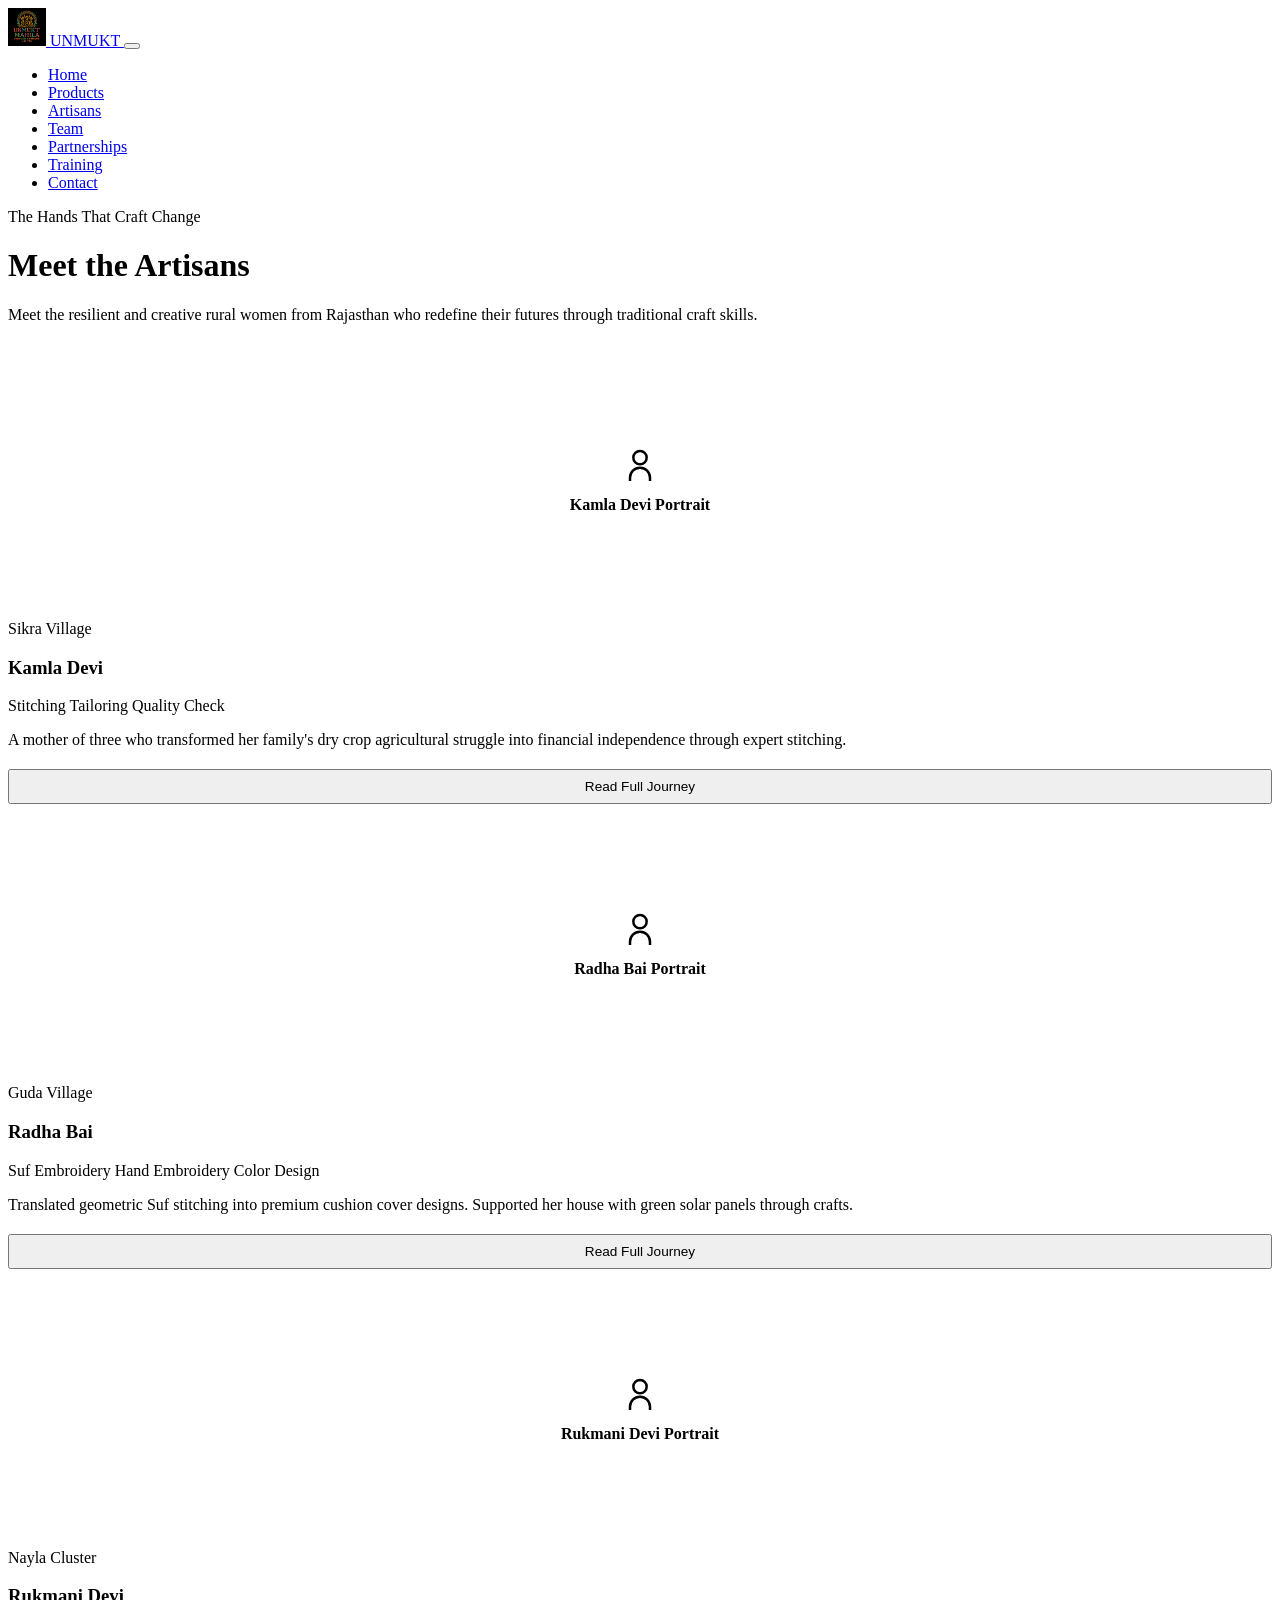
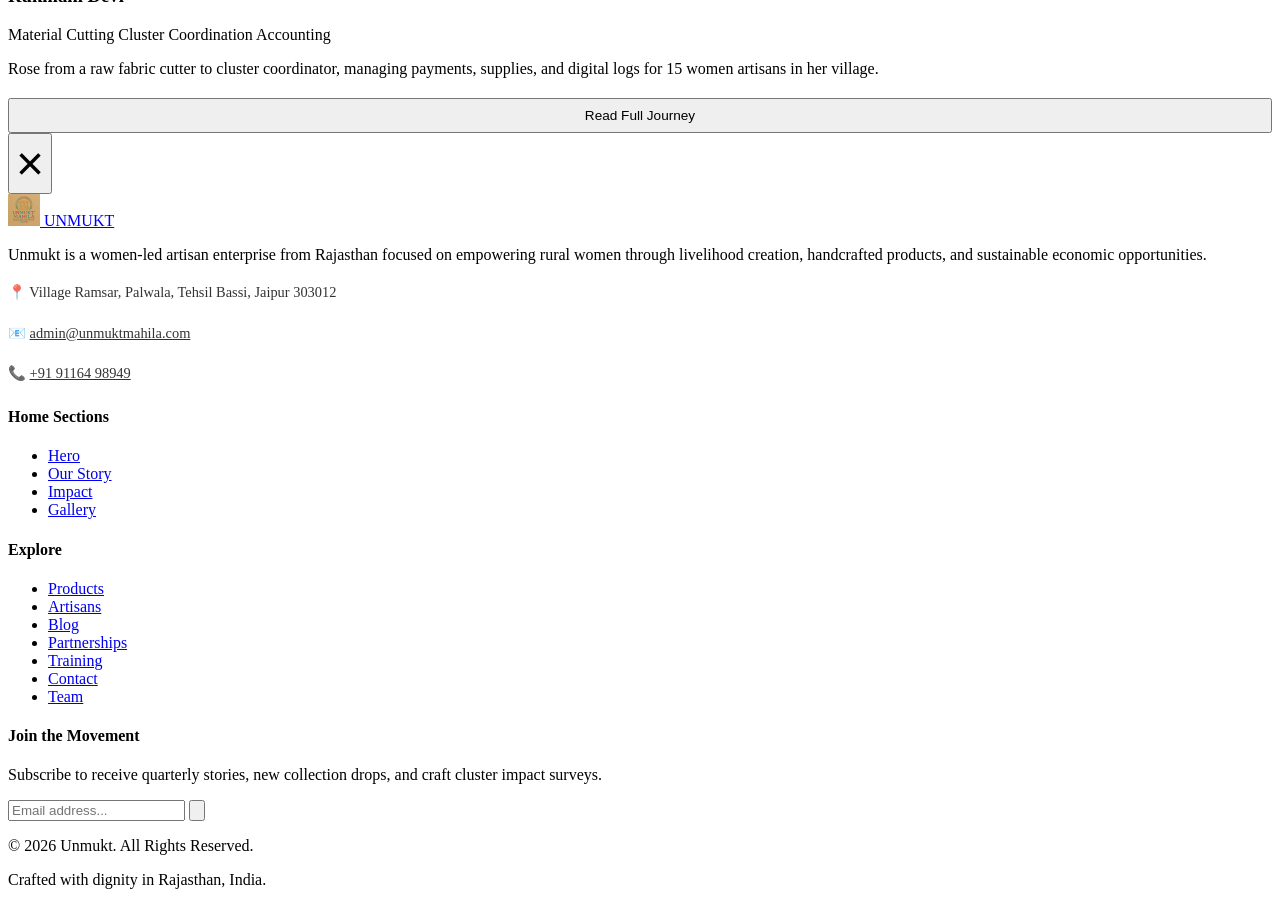
==== artisans.html @ 0c192f9d "Add files via upload" ====
<!DOCTYPE html>
<html lang="en">
<head>
  <meta charset="UTF-8">
  <meta name="viewport" content="width=device-width, initial-scale=1.0">
  <title>Meet Our Artisans | UNMUKT</title>
  <meta name="description" content="Discover the talented rural women artisans of Rajasthan who handcraft Unmukt's products. Read their inspiring stories of empowerment and craftsmanship.">
  <link rel="stylesheet" href="style.css">
</head>
<body>

  <!-- STICKY NAVBAR -->
  <header class="navbar" id="navbar" role="banner">
    <div class="container nav-container">
      <a href="index.html" class="logo" aria-label="UNMUKT Home Page">
        <img src="assets/logo/Unmukt_Logo-removebg-preview.png" alt="UNMUKT Logo" style="height: 38px; width: auto; object-fit: contain;">
        UNMUKT
      </a>
      <button class="hamburger" id="hamburger-menu" aria-label="Toggle Navigation Menu" aria-expanded="false" aria-controls="nav-menu">
        <span></span><span></span><span></span>
      </button>
     <nav role="navigation">
        <ul class="nav-menu" id="nav-menu">
          <li><a href="index.html" class="nav-link active">Home</a></li>
          <li><a href="products.html" class="nav-link">Products</a></li>
          <li><a href="artisans.html" class="nav-link">Artisans</a></li>
          <li><a href="team.html" class="nav-link">Team</a></li>
          <!-- <li><a href="blog.html" class="nav-link">Blog</a></li> -->
          <li><a href="partnerships.html" class="nav-link">Partnerships</a></li>
          <li><a href="training.html" class="nav-link">Training</a></li>
           <li><a href="contact.html" class="nav-link">Contact</a></li>
        </ul>
      </nav>
    </div>
  </header>

  <!-- PAGE HERO BANNER -->
  <div class="page-hero">
    <div class="container">
      <span class="sub">The Hands That Craft Change</span>
      <h1>Meet the Artisans</h1>
      <p>Meet the resilient and creative rural women from Rajasthan who redefine their futures through traditional craft skills.</p>
    </div>
  </div>

  <!-- ARTISANS GRID SECTION -->
  <section class="section bg-beige-light" id="artisans-section" aria-label="Artisan Profiles">
    <div class="container">
      <!-- <div class="section-header reveal">
        <span class="sub">Crafts &amp; Community</span>
        <h2>Meet the Artisans</h2>
        <p>Every purchase directly provides sustainable, dignified income to these artisans, empowering their families and communities.</p>
      </div> -->

      <div class="artisans-grid reveal" style="transition-delay: 0.15s;">
        <!-- Artisan 1 -->
        <article class="artisan-card">
          <img src="images/impact/kamla-devi.jpg" alt="Kamla Devi — artisan from Sikra Village" class="artisan-img" style="width:100%; height:280px; object-fit:cover;" onerror="this.style.display='none'; this.nextElementSibling.style.display='flex';">
          <div class="img-placeholder" style="display:none; height:280px; background-color: var(--color-placeholder-bg); display: flex; flex-direction: column; justify-content: center; align-items: center; color: var(--color-placeholder-text);">
            <svg viewBox="0 0 24 24" fill="none" stroke="currentColor" stroke-width="1.5" style="width:40px; height:40px;"><circle cx="12" cy="7" r="4"/><path d="M6 21v-2a6 6 0 0 1 12 0v2"/></svg>
            <span style="margin-top:10px; font-weight:600;">Kamla Devi Portrait</span>
          </div>
          <div class="artisan-info">
            <span class="artisan-village">Sikra Village</span>
            <h3>Kamla Devi</h3>
            <div class="artisan-skills">
              <span class="skill-tag">Stitching</span>
              <span class="skill-tag">Tailoring</span>
              <span class="skill-tag">Quality Check</span>
            </div>
            <p class="artisan-story" style="margin-bottom: 20px;">A mother of three who transformed her family's dry crop agricultural struggle into financial independence through expert stitching.</p>
            <button class="btn btn-secondary btn-read-story" data-artisan="kamla" style="padding: 8px 18px; font-size: 0.85rem; width: 100%;" aria-label="Read Kamla Devi's story">Read Full Journey</button>
          </div>
        </article>

        <!-- Artisan 2 -->
        <article class="artisan-card">
          <img src="images/impact/radha-bai.jpg" alt="Radha Bai — artisan from Guda Village" class="artisan-img" style="width:100%; height:280px; object-fit:cover;" onerror="this.style.display='none'; this.nextElementSibling.style.display='flex';">
          <div class="img-placeholder" style="display:none; height:280px; background-color: var(--color-placeholder-bg); display: flex; flex-direction: column; justify-content: center; align-items: center; color: var(--color-placeholder-text);">
            <svg viewBox="0 0 24 24" fill="none" stroke="currentColor" stroke-width="1.5" style="width:40px; height:40px;"><circle cx="12" cy="7" r="4"/><path d="M6 21v-2a6 6 0 0 1 12 0v2"/></svg>
            <span style="margin-top:10px; font-weight:600;">Radha Bai Portrait</span>
          </div>
          <div class="artisan-info">
            <span class="artisan-village">Guda Village</span>
            <h3>Radha Bai</h3>
            <div class="artisan-skills">
              <span class="skill-tag">Suf Embroidery</span>
              <span class="skill-tag">Hand Embroidery</span>
              <span class="skill-tag">Color Design</span>
            </div>
            <p class="artisan-story" style="margin-bottom: 20px;">Translated geometric Suf stitching into premium cushion cover designs. Supported her house with green solar panels through crafts.</p>
            <button class="btn btn-secondary btn-read-story" data-artisan="radha" style="padding: 8px 18px; font-size: 0.85rem; width: 100%;" aria-label="Read Radha Bai's story">Read Full Journey</button>
          </div>
        </article>

        <!-- Artisan 3 -->
        <article class="artisan-card">
          <img src="images/impact/rukmani-devi.jpg" alt="Rukmani Devi — artisan from Nayla Cluster" class="artisan-img" style="width:100%; height:280px; object-fit:cover;" onerror="this.style.display='none'; this.nextElementSibling.style.display='flex';">
          <div class="img-placeholder" style="display:none; height:280px; background-color: var(--color-placeholder-bg); display: flex; flex-direction: column; justify-content: center; align-items: center; color: var(--color-placeholder-text);">
            <svg viewBox="0 0 24 24" fill="none" stroke="currentColor" stroke-width="1.5" style="width:40px; height:40px;"><circle cx="12" cy="7" r="4"/><path d="M6 21v-2a6 6 0 0 1 12 0v2"/></svg>
            <span style="margin-top:10px; font-weight:600;">Rukmani Devi Portrait</span>
          </div>
          <div class="artisan-info">
            <span class="artisan-village">Nayla Cluster</span>
            <h3>Rukmani Devi</h3>
            <div class="artisan-skills">
              <span class="skill-tag">Material Cutting</span>
              <span class="skill-tag">Cluster Coordination</span>
              <span class="skill-tag">Accounting</span>
            </div>
            <p class="artisan-story" style="margin-bottom: 20px;">Rose from a raw fabric cutter to cluster coordinator, managing payments, supplies, and digital logs for 15 women artisans in her village.</p>
            <button class="btn btn-secondary btn-read-story" data-artisan="rukmani" style="padding: 8px 18px; font-size: 0.85rem; width: 100%;" aria-label="Read Rukmani Devi's story">Read Full Journey</button>
          </div>
        </article>
      </div>
    </div>
  </section>

  <!-- Lightbox Modal (For showing read-more dialogs) -->
  <div class="lightbox" id="lightbox" role="dialog" aria-modal="true" aria-label="Expanded artisan story view">
    <button class="lightbox-close" id="lightboxClose" aria-label="Close modal" style="color:var(--color-white); font-size:3rem; cursor:pointer;">&times;</button>
    <div class="lightbox-content">
      <div class="lightbox-image" id="lightboxImage"></div>
      <p class="lightbox-caption" id="lightboxCaption" style="display:none;"></p>
    </div>
  </div>

  <!-- Toast alert placement -->
  <div class="toast-container" id="toastContainer" aria-live="polite"></div>

  <!-- FOOTER -->
  <footer class="footer" role="contentinfo">
    <div class="container">
      <div class="footer-grid">
        <div class="footer-brand">
            <a href="index.html" class="logo">
            <img src="assets/logo/Unmukt Logo.png" alt="UNMUKT Logo" style="height: 32px; width: auto; object-fit: contain;">
            UNMUKT
          </a>
          <p>Unmukt is a women-led artisan enterprise from Rajasthan focused on empowering rural women through livelihood creation, handcrafted products, and sustainable economic opportunities.</p>
          <div style="margin-top: 15px; font-size: 0.9rem; line-height: 1.8; opacity: 0.8;">
            <p style="margin-bottom: 5px;">📍 Village Ramsar, Palwala, Tehsil Bassi, Jaipur 303012</p>
            <p style="margin-bottom: 5px;">📧 <a href="mailto:admin@unmuktmahila.com" style="color: var(--color-terracotta-light);">admin@unmuktmahila.com</a></p>
            <p style="margin-bottom: 0;">📞 <a href="tel:+919116498949" style="color: var(--color-terracotta-light);">+91 91164 98949</a></p>
          </div>
        </div>
        <div class="footer-links">
          <h4>Home Sections</h4>
          <ul>
            <li><a href="index.html#home">Hero</a></li>
            <li><a href="index.html#story">Our Story</a></li>
            <li><a href="index.html#impact">Impact</a></li>
            <li><a href="index.html#gallery">Gallery</a></li>
          </ul>
        </div>
        <div class="footer-links">
          <h4>Explore</h4>
          <ul>
            <li><a href="products.html">Products</a></li>
            <li><a href="artisans.html">Artisans</a></li>
            <li><a href="blog.html">Blog</a></li>
            <li><a href="partnerships.html">Partnerships</a></li>
            <li><a href="training.html">Training</a></li>
            <li><a href="contact.html">Contact</a></li>
            <li><a href="team.html">Team</a></li>
          </ul>
        </div>
        <div class="footer-newsletter">
          <h4>Join the Movement</h4>
          <p>Subscribe to receive quarterly stories, new collection drops, and craft cluster impact surveys.</p>
          <form class="footer-form" id="newsletterForm" onsubmit="event.preventDefault(); alert('Newsletter subscribed successfully!'); this.reset();">
            <input type="email" placeholder="Email address..." aria-label="Newsletter email address" required>
            <button type="submit" aria-label="Subscribe to newsletter">
              <svg viewBox="0 0 24 24" fill="none" stroke="currentColor" stroke-width="2"><line x1="22" y1="2" x2="11" y2="13"/><polygon points="22 2 15 22 11 13 2 9 22 2"/></svg>
            </button>
          </form>
        </div>
      </div>
      <div class="footer-bottom">
        <p>&copy; 2026 Unmukt. All Rights Reserved.</p>
        <p>Crafted with dignity in Rajasthan, India.</p>
      </div>
    </div>
  </footer>

  <script src="script.js"></script>
</body>
</html>
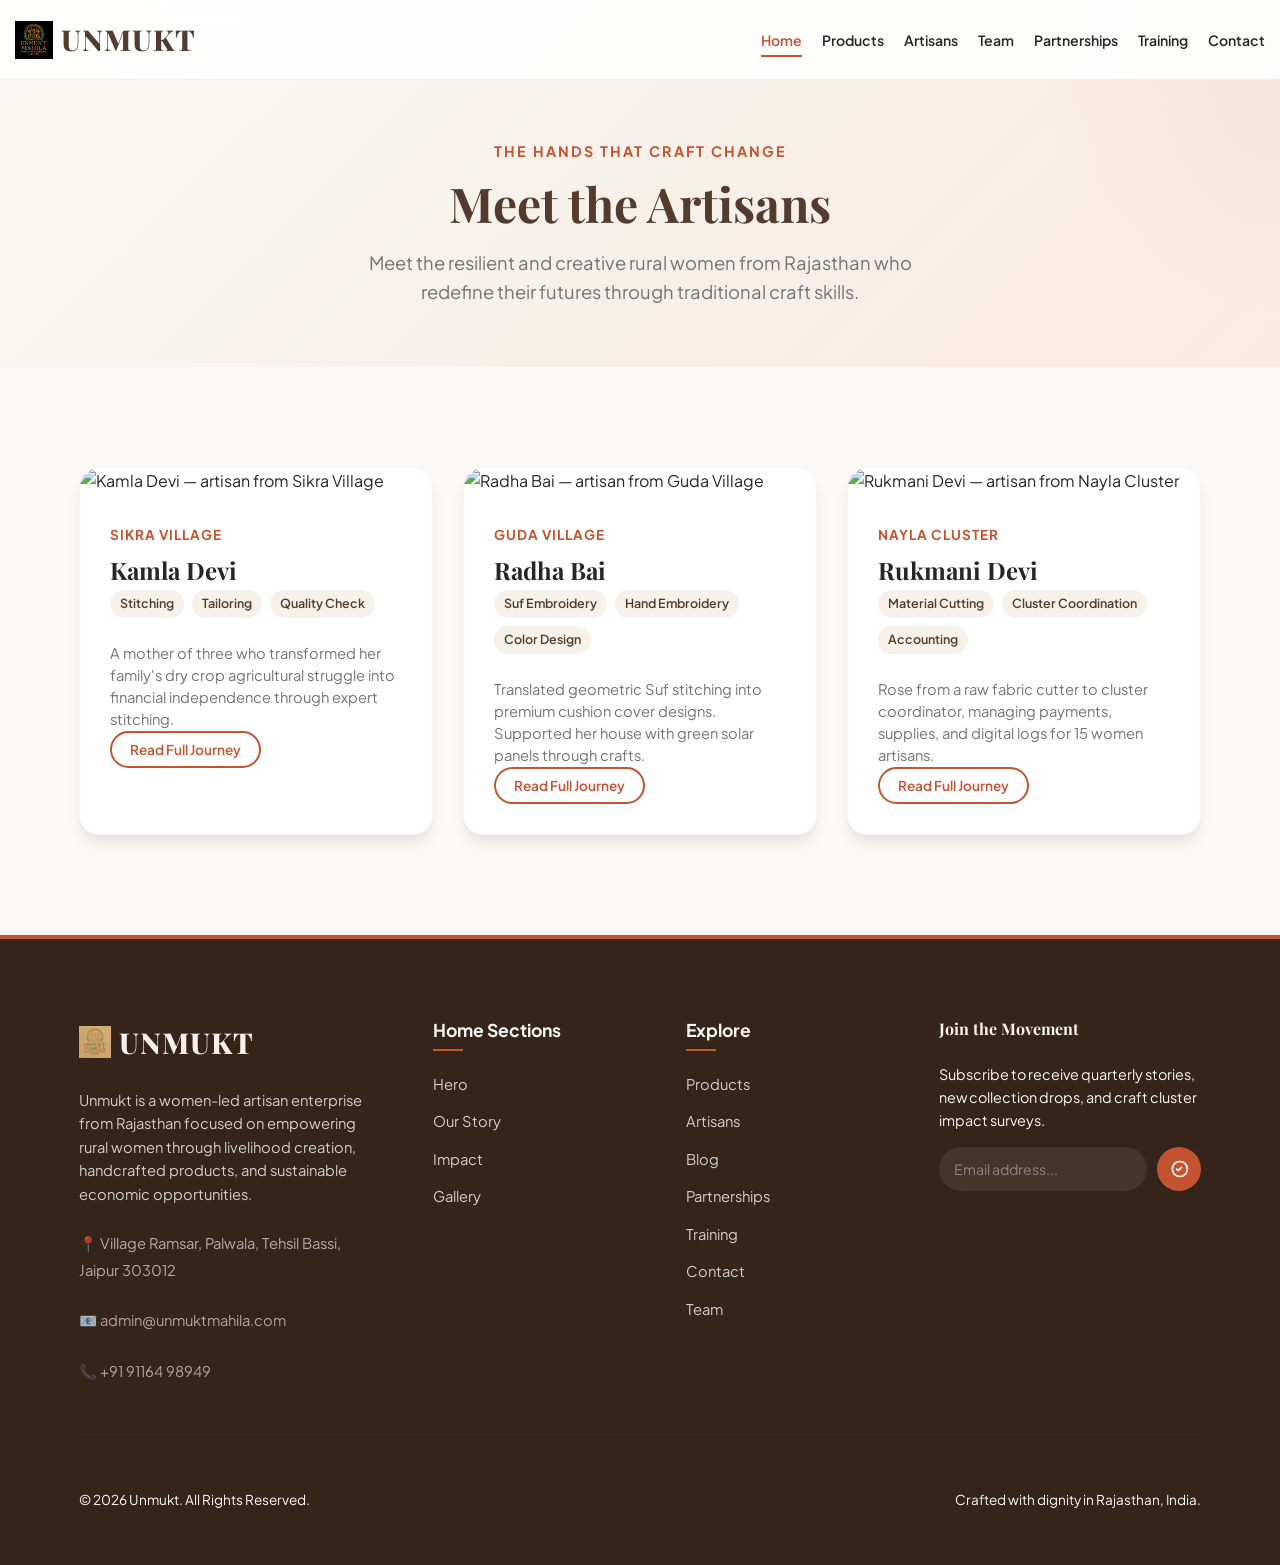
==== commit dae9e56d: "Refactor artisan card images and lightbox modal" ====
--- a/artisans.html
+++ b/artisans.html
@@ -19,7 +19,7 @@
       <button class="hamburger" id="hamburger-menu" aria-label="Toggle Navigation Menu" aria-expanded="false" aria-controls="nav-menu">
         <span></span><span></span><span></span>
       </button>
-     <nav role="navigation">
+      <nav role="navigation">
         <ul class="nav-menu" id="nav-menu">
           <li><a href="index.html" class="nav-link active">Home</a></li>
           <li><a href="products.html" class="nav-link">Products</a></li>
@@ -28,7 +28,7 @@
           <!-- <li><a href="blog.html" class="nav-link">Blog</a></li> -->
           <li><a href="partnerships.html" class="nav-link">Partnerships</a></li>
           <li><a href="training.html" class="nav-link">Training</a></li>
-           <li><a href="contact.html" class="nav-link">Contact</a></li>
+          <li><a href="contact.html" class="nav-link">Contact</a></li>
         </ul>
       </nav>
     </div>
@@ -46,20 +46,10 @@
   <!-- ARTISANS GRID SECTION -->
   <section class="section bg-beige-light" id="artisans-section" aria-label="Artisan Profiles">
     <div class="container">
-      <!-- <div class="section-header reveal">
-        <span class="sub">Crafts &amp; Community</span>
-        <h2>Meet the Artisans</h2>
-        <p>Every purchase directly provides sustainable, dignified income to these artisans, empowering their families and communities.</p>
-      </div> -->
-
       <div class="artisans-grid reveal" style="transition-delay: 0.15s;">
         <!-- Artisan 1 -->
         <article class="artisan-card">
-          <img src="images/impact/kamla-devi.jpg" alt="Kamla Devi — artisan from Sikra Village" class="artisan-img" style="width:100%; height:280px; object-fit:cover;" onerror="this.style.display='none'; this.nextElementSibling.style.display='flex';">
-          <div class="img-placeholder" style="display:none; height:280px; background-color: var(--color-placeholder-bg); display: flex; flex-direction: column; justify-content: center; align-items: center; color: var(--color-placeholder-text);">
-            <svg viewBox="0 0 24 24" fill="none" stroke="currentColor" stroke-width="1.5" style="width:40px; height:40px;"><circle cx="12" cy="7" r="4"/><path d="M6 21v-2a6 6 0 0 1 12 0v2"/></svg>
-            <span style="margin-top:10px; font-weight:600;">Kamla Devi Portrait</span>
-          </div>
+          <img src="images/impact/kamla-devi.jpg" alt="Kamla Devi — artisan from Sikra Village" class="artisan-img">
           <div class="artisan-info">
             <span class="artisan-village">Sikra Village</span>
             <h3>Kamla Devi</h3>
@@ -68,18 +58,14 @@
               <span class="skill-tag">Tailoring</span>
               <span class="skill-tag">Quality Check</span>
             </div>
-            <p class="artisan-story" style="margin-bottom: 20px;">A mother of three who transformed her family's dry crop agricultural struggle into financial independence through expert stitching.</p>
-            <button class="btn btn-secondary btn-read-story" data-artisan="kamla" style="padding: 8px 18px; font-size: 0.85rem; width: 100%;" aria-label="Read Kamla Devi's story">Read Full Journey</button>
+            <p class="artisan-story">A mother of three who transformed her family's dry crop agricultural struggle into financial independence through expert stitching.</p>
+            <button class="btn btn-secondary btn-read-story" data-artisan="kamla" style="padding: 8px 18px; font-size: 0.85rem;" aria-label="Read Kamla Devi's story">Read Full Journey</button>
           </div>
         </article>
 
         <!-- Artisan 2 -->
         <article class="artisan-card">
-          <img src="images/impact/radha-bai.jpg" alt="Radha Bai — artisan from Guda Village" class="artisan-img" style="width:100%; height:280px; object-fit:cover;" onerror="this.style.display='none'; this.nextElementSibling.style.display='flex';">
-          <div class="img-placeholder" style="display:none; height:280px; background-color: var(--color-placeholder-bg); display: flex; flex-direction: column; justify-content: center; align-items: center; color: var(--color-placeholder-text);">
-            <svg viewBox="0 0 24 24" fill="none" stroke="currentColor" stroke-width="1.5" style="width:40px; height:40px;"><circle cx="12" cy="7" r="4"/><path d="M6 21v-2a6 6 0 0 1 12 0v2"/></svg>
-            <span style="margin-top:10px; font-weight:600;">Radha Bai Portrait</span>
-          </div>
+          <img src="images/impact/radha-bai.jpg" alt="Radha Bai — artisan from Guda Village" class="artisan-img">
           <div class="artisan-info">
             <span class="artisan-village">Guda Village</span>
             <h3>Radha Bai</h3>
@@ -88,18 +74,14 @@
               <span class="skill-tag">Hand Embroidery</span>
               <span class="skill-tag">Color Design</span>
             </div>
-            <p class="artisan-story" style="margin-bottom: 20px;">Translated geometric Suf stitching into premium cushion cover designs. Supported her house with green solar panels through crafts.</p>
-            <button class="btn btn-secondary btn-read-story" data-artisan="radha" style="padding: 8px 18px; font-size: 0.85rem; width: 100%;" aria-label="Read Radha Bai's story">Read Full Journey</button>
+            <p class="artisan-story">Translated geometric Suf stitching into premium cushion cover designs. Supported her house with green solar panels through crafts.</p>
+            <button class="btn btn-secondary btn-read-story" data-artisan="radha" style="padding: 8px 18px; font-size: 0.85rem;" aria-label="Read Radha Bai's story">Read Full Journey</button>
           </div>
         </article>
 
         <!-- Artisan 3 -->
         <article class="artisan-card">
-          <img src="images/impact/rukmani-devi.jpg" alt="Rukmani Devi — artisan from Nayla Cluster" class="artisan-img" style="width:100%; height:280px; object-fit:cover;" onerror="this.style.display='none'; this.nextElementSibling.style.display='flex';">
-          <div class="img-placeholder" style="display:none; height:280px; background-color: var(--color-placeholder-bg); display: flex; flex-direction: column; justify-content: center; align-items: center; color: var(--color-placeholder-text);">
-            <svg viewBox="0 0 24 24" fill="none" stroke="currentColor" stroke-width="1.5" style="width:40px; height:40px;"><circle cx="12" cy="7" r="4"/><path d="M6 21v-2a6 6 0 0 1 12 0v2"/></svg>
-            <span style="margin-top:10px; font-weight:600;">Rukmani Devi Portrait</span>
-          </div>
+          <img src="images/impact/rukmani-devi.jpg" alt="Rukmani Devi — artisan from Nayla Cluster" class="artisan-img">
           <div class="artisan-info">
             <span class="artisan-village">Nayla Cluster</span>
             <h3>Rukmani Devi</h3>
@@ -108,8 +90,8 @@
               <span class="skill-tag">Cluster Coordination</span>
               <span class="skill-tag">Accounting</span>
             </div>
-            <p class="artisan-story" style="margin-bottom: 20px;">Rose from a raw fabric cutter to cluster coordinator, managing payments, supplies, and digital logs for 15 women artisans in her village.</p>
-            <button class="btn btn-secondary btn-read-story" data-artisan="rukmani" style="padding: 8px 18px; font-size: 0.85rem; width: 100%;" aria-label="Read Rukmani Devi's story">Read Full Journey</button>
+            <p class="artisan-story">Rose from a raw fabric cutter to cluster coordinator, managing payments, supplies, and digital logs for 15 women artisans.</p>
+            <button class="btn btn-secondary btn-read-story" data-artisan="rukmani" style="padding: 8px 18px; font-size: 0.85rem;" aria-label="Read Rukmani Devi's story">Read Full Journey</button>
           </div>
         </article>
       </div>
@@ -118,8 +100,8 @@
 
   <!-- Lightbox Modal (For showing read-more dialogs) -->
   <div class="lightbox" id="lightbox" role="dialog" aria-modal="true" aria-label="Expanded artisan story view">
-    <button class="lightbox-close" id="lightboxClose" aria-label="Close modal" style="color:var(--color-white); font-size:3rem; cursor:pointer;">&times;</button>
-    <div class="lightbox-content">
+    <div style="background-color: var(--color-pure-white); color: var(--color-charcoal); padding: 40px; border-radius: var(--radius-lg); text-align: left; max-width: 600px; border: 1px solid rgba(0,0,0,0.1); position: relative;">
+      <button id="lightboxClose" class="modal-close" aria-label="Close modal" style="position:absolute; top:10px; right:10px; background:none; border:none; font-size:1.5rem; cursor:pointer;">✕</button>
       <div class="lightbox-image" id="lightboxImage"></div>
       <p class="lightbox-caption" id="lightboxCaption" style="display:none;"></p>
     </div>
@@ -133,7 +115,7 @@
     <div class="container">
       <div class="footer-grid">
         <div class="footer-brand">
-            <a href="index.html" class="logo">
+          <a href="index.html" class="logo">
             <img src="assets/logo/Unmukt Logo.png" alt="UNMUKT Logo" style="height: 32px; width: auto; object-fit: contain;">
             UNMUKT
           </a>
@@ -171,7 +153,7 @@
           <form class="footer-form" id="newsletterForm" onsubmit="event.preventDefault(); alert('Newsletter subscribed successfully!'); this.reset();">
             <input type="email" placeholder="Email address..." aria-label="Newsletter email address" required>
             <button type="submit" aria-label="Subscribe to newsletter">
-              <svg viewBox="0 0 24 24" fill="none" stroke="currentColor" stroke-width="2"><line x1="22" y1="2" x2="11" y2="13"/><polygon points="22 2 15 22 11 13 2 9 22 2"/></svg>
+              <svg viewBox="0 0 24 24" fill="none" stroke="currentColor" stroke-width="2"><path stroke-linecap="round" stroke-linejoin="round" d="M9 12l2 2 4-4m7 2a9 9 0 11-18 0 9 9 0 0118 0z"/></svg>
             </button>
           </form>
         </div>
--- a/style.css
+++ b/style.css
@@ -0,0 +1,2791 @@
+/* 
+  UNMUKT Style System
+  Colors: Terracotta, Earth Brown, Sand Beige, Natural Green, Charcoal Grey, Warm Cream
+  Typography: Playfair Display (Serif) & Plus Jakarta Sans (Sans-Serif)
+*/
+
+@import url('https://fonts.googleapis.com/css2?family=Playfair+Display:ital,wght@0,400..900;1,400..900&family=Plus+Jakarta+Sans:ital,wght@0,200..800;1,200..800&display=swap');
+
+:root {
+  /* Colors */
+  --color-terracotta: hsl(14, 60%, 48%);
+  --color-terracotta-dark: hsl(14, 60%, 38%);
+  --color-terracotta-light: hsl(14, 75%, 94%);
+  --color-earth-brown: hsl(24, 30%, 25%);
+  --color-earth-brown-dark: hsl(24, 35%, 15%);
+  --color-natural-green: hsl(120, 20%, 35%);
+  --color-natural-green-light: hsl(120, 25%, 93%);
+  --color-sand-beige: hsl(36, 40%, 94%);
+  --color-sand-beige-light: hsl(36, 40%, 97%);
+  --color-white: hsl(0, 0%, 98%);
+  --color-pure-white: hsl(0, 0%, 100%);
+  --color-charcoal: hsl(0, 0%, 15%);
+  --color-text-muted: hsl(0, 0%, 45%);
+  --color-placeholder-bg: hsl(0, 0%, 92%);
+  --color-placeholder-border: hsl(0, 0%, 82%);
+  --color-placeholder-text: hsl(0, 0%, 35%);
+
+  /* Typography */
+  --font-heading: 'Playfair Display', serif;
+  --font-body: 'Plus Jakarta Sans', sans-serif;
+
+  /* Layout */
+  --header-height: 80px;
+  --header-shrink-height: 65px;
+  --container-max-width: 1280px;
+  --section-padding: 100px 0;
+  --section-padding-mobile: 60px 0;
+
+  /* Shadows */
+  --shadow-sm: 0 4px 6px -1px rgba(0, 0, 0, 0.05), 0 2px 4px -1px rgba(0, 0, 0, 0.03);
+  --shadow-md: 0 10px 15px -3px rgba(0, 0, 0, 0.08), 0 4px 6px -2px rgba(0, 0, 0, 0.04);
+  --shadow-lg: 0 20px 25px -5px rgba(0, 0, 0, 0.1), 0 10px 10px -5px rgba(0, 0, 0, 0.04);
+  --shadow-inset: inset 0 2px 4px 0 rgba(0, 0, 0, 0.06);
+
+  /* Borders & Radius */
+  --radius-sm: 6px;
+  --radius-md: 12px;
+  --radius-lg: 20px;
+  --radius-round: 9999px;
+  --border-width: 1px;
+  --transition-fast: 0.2s ease;
+  --transition-normal: 0.4s cubic-bezier(0.16, 1, 0.3, 1);
+  --transition-slow: 0.6s cubic-bezier(0.16, 1, 0.3, 1);
+}
+
+/* Resets & Base Styles */
+* {
+  box-sizing: border-box;
+  margin: 0;
+  padding: 0;
+}
+
+html {
+  scroll-behavior: smooth;
+  scroll-padding-top: var(--header-shrink-height);
+  -webkit-font-smoothing: antialiased;
+  -moz-osx-font-smoothing: grayscale;
+}
+
+body {
+  font-family: var(--font-body);
+  font-size: 16px;
+  line-height: 1.6;
+  color: var(--color-charcoal);
+  background-color: var(--color-white);
+  overflow-x: hidden;
+}
+
+/* Typography elements */
+h1, h2, h3, h4, h5, h6 {
+  font-family: var(--font-heading);
+  color: inherit;
+  line-height: 1.25;
+  font-weight: 700;
+}
+
+p {
+  margin-top:1.5rem;
+  margin-bottom: 1.5rem;
+  color: inherit;
+}
+
+p.lead {
+  font-size: 1.15rem;
+  color: var(--color-text-muted);
+}
+
+a {
+  text-decoration: none;
+  color: inherit;
+  transition: color var(--transition-fast);
+}
+
+img, video {
+  max-width: 100%;
+  height: auto;
+  display: block;
+}
+
+/* Layout Utilities */
+.container {
+  width: 90%;
+  max-width: var(--container-max-width);
+  margin: 0 auto;
+  padding: 0 15px;
+}
+
+.section {
+  padding: var(--section-padding);
+}
+
+@media (max-width: 768px) {
+  .section {
+    padding: var(--section-padding-mobile);
+  }
+}
+
+.bg-beige {
+  background-color: var(--color-sand-beige);
+}
+
+.bg-beige-light {
+  background-color: var(--color-sand-beige-light);
+}
+
+.bg-white {
+  background-color: var(--color-pure-white);
+}
+
+.bg-brown {
+  background-color: var(--color-earth-brown);
+  color: var(--color-white);
+}
+.bg-brown h1, .bg-brown h2, .bg-brown h3, .bg-brown h4 {
+  color: var(--color-sand-beige);
+}
+.bg-brown p {
+  color: var(--color-sand-beige-light);
+}
+
+.text-center {
+  text-align: center;
+}
+
+/* Section Headers */
+.section-header {
+  max-width: 700px;
+  margin: 0 auto 50px;
+  text-align: center;
+}
+
+.section-header .sub {
+  font-size: 0.9rem;
+  text-transform: uppercase;
+  letter-spacing: 2px;
+  color: var(--color-terracotta);
+  font-weight: 700;
+  margin-bottom: 10px;
+  display: block;
+}
+
+.section-header h2 {
+  font-size: 2.5rem;
+  margin-bottom: 15px;
+  position: relative;
+  display: block;
+}
+
+.section-header h2::after {
+  content: '';
+  display: block;
+  width: 60px;
+  height: 3px;
+  background-color: var(--color-terracotta);
+  margin: 12px auto 0;
+  border-radius: var(--radius-round);
+}
+
+.section-header p {
+  font-size: 1.1rem;
+  color: var(--color-text-muted);
+}
+
+/* Buttons */
+.btn {
+  display: inline-flex;
+  align-items: center;
+  justify-content: center;
+  padding: 12px 28px;
+  font-family: var(--font-body);
+  font-size: 0.95rem;
+  font-weight: 600;
+  border-radius: var(--radius-round);
+  border: 2px solid transparent;
+  cursor: pointer;
+  transition: all var(--transition-normal);
+  gap: 8px;
+  text-align: center;
+}
+
+.btn-primary {
+  background-color: var(--color-terracotta);
+  color: var(--color-pure-white);
+}
+
+.btn-primary:hover {
+  background-color: var(--color-terracotta-dark);
+  transform: translateY(-2px);
+  box-shadow: var(--shadow-md);
+}
+
+.btn-secondary {
+  background-color: transparent;
+  border-color: var(--color-terracotta);
+  color: var(--color-terracotta);
+}
+
+.btn-secondary:hover {
+  background-color: var(--color-terracotta-light);
+  transform: translateY(-2px);
+}
+
+.btn-white {
+  background-color: var(--color-pure-white);
+  color: var(--color-earth-brown);
+}
+
+.btn-white:hover {
+  background-color: var(--color-sand-beige);
+  transform: translateY(-2px);
+  box-shadow: var(--shadow-md);
+}
+
+.btn-outline-white {
+  background-color: transparent;
+  border-color: var(--color-white);
+  color: var(--color-white);
+}
+
+.btn-outline-white:hover {
+  background-color: var(--color-white);
+  color: var(--color-earth-brown);
+  transform: translateY(-2px);
+}
+
+.btn-group {
+  display: flex;
+  flex-wrap: wrap;
+  gap: 15px;
+}
+
+/* Elegant Grey Placeholders */
+.placeholder-image {
+  background: linear-gradient(135deg, var(--color-placeholder-bg) 0%, hsl(0, 0%, 88%) 100%);
+  border: 1px dashed var(--color-placeholder-border);
+  border-radius: var(--radius-md);
+  position: relative;
+  overflow: hidden;
+  display: flex;
+  flex-direction: column;
+  align-items: center;
+  justify-content: center;
+  padding: 40px 20px;
+  text-align: center;
+  color: var(--color-placeholder-text);
+  min-height: 200px;
+  transition: all var(--transition-normal);
+}
+
+.placeholder-image::before {
+  content: '';
+  position: absolute;
+  top: 0;
+  left: 0;
+  width: 100%;
+  height: 100%;
+  background: linear-gradient(90deg, transparent, rgba(255, 255, 255, 0.15), transparent);
+  transform: translateX(-100%);
+}
+
+.placeholder-image:hover::before {
+  animation: shimmer 1.5s infinite;
+}
+
+.placeholder-image svg {
+  width: 48px;
+  height: 48px;
+  stroke: var(--color-placeholder-text);
+  margin-bottom: 12px;
+  opacity: 0.6;
+  transition: transform var(--transition-normal);
+}
+
+.placeholder-image:hover svg {
+  transform: scale(1.1);
+}
+
+.placeholder-image span {
+  font-family: var(--font-body);
+  font-size: 0.85rem;
+  font-weight: 600;
+  letter-spacing: 1px;
+  text-transform: uppercase;
+  opacity: 0.8;
+}
+
+@keyframes shimmer {
+  100% {
+    transform: translateX(100%);
+  }
+}
+
+/* Header & Sticky Navbar */
+.navbar {
+  position: fixed;
+  top: 0;
+  left: 0;
+  width: 100%;
+  height: var(--header-height);
+  background-color: rgba(255, 255, 255, 0.9);
+  backdrop-filter: blur(12px);
+  -webkit-backdrop-filter: blur(12px);
+  z-index: 1000;
+  border-bottom: 1px solid rgba(0, 0, 0, 0.05);
+  transition: all var(--transition-normal);
+  display: flex;
+  align-items: center;
+}
+
+.navbar.scrolled {
+  height: var(--header-shrink-height);
+  box-shadow: var(--shadow-sm);
+  background-color: rgba(255, 255, 255, 0.95);
+}
+
+.nav-container {
+  display: flex;
+  justify-content: space-between;
+  align-items: center;
+  width: 100%;
+}
+
+.logo {
+  font-family: var(--font-heading);
+  font-size: 1.8rem;
+  font-weight: 800;
+  color: var(--color-earth-brown);
+  letter-spacing: 1px;
+  display: flex;
+  align-items: center;
+  gap: 8px;
+}
+
+.logo span {
+  color: var(--color-terracotta);
+}
+
+.nav-menu {
+  display: flex;
+  list-style: none;
+  gap: 20px;
+}
+
+.nav-link {
+  font-family: var(--font-body);
+  font-size: 0.88rem;
+  font-weight: 600;
+  color: var(--color-charcoal);
+  position: relative;
+  padding: 8px 0;
+}
+
+.nav-link::after {
+  content: '';
+  position: absolute;
+  bottom: 0;
+  left: 0;
+  width: 0;
+  height: 2px;
+  background-color: var(--color-terracotta);
+  transition: width var(--transition-normal);
+}
+
+.nav-link:hover, .nav-link.active {
+  color: var(--color-terracotta);
+}
+
+.nav-link.active::after, .nav-link:hover::after {
+  width: 100%;
+}
+
+/* Mobile Hamburger Menu */
+.hamburger {
+  display: none;
+  cursor: pointer;
+  background: none;
+  border: none;
+  padding: 10px;
+  z-index: 1010;
+}
+
+.hamburger span {
+  display: block;
+  width: 25px;
+  height: 3px;
+  background-color: var(--color-earth-brown);
+  margin: 5px 0;
+  transition: all var(--transition-normal);
+}
+
+@media (max-width: 1024px) {
+  .hamburger {
+    display: block;
+    margin-left: auto;
+  }
+
+  .nav-menu {
+    position: fixed;
+    top: 0;
+    right: -100%;
+    width: 250px;
+    height: 100vh;
+    background-color: var(--color-pure-white);
+    box-shadow: var(--shadow-lg);
+    flex-direction: column;
+    padding: 80px 40px 40px;
+    transition: right var(--transition-normal);
+    z-index: 1005;
+    overflow-y: auto;
+    max-height: 100vh;
+  }
+
+  .nav-menu.open {
+    right: 0;
+  }
+
+  .nav-menu li {
+    margin-bottom: 20px;
+  }
+
+  .nav-link {
+    font-size: 1.1rem;
+  }
+
+  .hamburger.open span:nth-child(1) {
+    transform: rotate(45deg) translate(5px, 6px);
+  }
+
+  .hamburger.open span:nth-child(2) {
+    opacity: 0;
+  }
+
+  .hamburger.open span:nth-child(3) {
+    transform: rotate(-45deg) translate(6px, -7px);
+  }
+}
+
+/* Hero Section */
+.hero {
+  min-height: 100vh;
+  padding-top: calc(var(--header-height) + 40px);
+  display: flex;
+  align-items: center;
+  background: linear-gradient(180deg, var(--color-sand-beige-light) 0%, var(--color-white) 100%);
+  position: relative;
+  overflow: hidden;
+}
+
+.hero-grid {
+  display: grid;
+  grid-template-columns: 1fr 1fr;
+  gap: 50px;
+  align-items: center;
+}
+
+.hero-content h1 {
+  font-size: 3.5rem;
+  line-height: 1.15;
+  margin-bottom: 20px;
+  color: var(--color-earth-brown);
+}
+
+.hero-content h1 span {
+  color: var(--color-terracotta);
+}
+
+.hero-content p {
+  font-size: 1.2rem;
+  color: var(--color-text-muted);
+  margin-bottom: 35px;
+}
+
+.hero-image-container {
+  position: relative;
+}
+
+.hero-image-container .placeholder-image {
+  height: 500px;
+  border-radius: var(--radius-lg);
+  box-shadow: var(--shadow-lg);
+}
+
+@media (max-width: 991px) {
+  .hero {
+    padding: 120px 0 60px;
+  }
+  
+  .hero-grid {
+    grid-template-columns: 1fr;
+    gap: 40px;
+    text-align: center;
+  }
+
+  .hero-content h1 {
+    font-size: 2.8rem;
+  }
+
+  .hero-content .btn-group {
+    justify-content: center;
+  }
+
+  .hero-image-container .placeholder-image {
+    height: 350px;
+  }
+}
+
+/* Page Hero Banner (Sub-pages) */
+.page-hero {
+  padding: calc(var(--header-height) + 60px) 0 60px;
+  background: linear-gradient(135deg, var(--color-sand-beige-light) 0%, var(--color-sand-beige) 50%, var(--color-terracotta-light) 100%);
+  text-align: center;
+  position: relative;
+  overflow: hidden;
+}
+
+.page-hero::before {
+  content: '';
+  position: absolute;
+  top: -50%;
+  right: -20%;
+  width: 500px;
+  height: 500px;
+  border-radius: 50%;
+  background: radial-gradient(circle, rgba(196, 98, 56, 0.08) 0%, transparent 70%);
+  pointer-events: none;
+}
+
+.page-hero .sub {
+  font-size: 0.9rem;
+  text-transform: uppercase;
+  letter-spacing: 2px;
+  color: var(--color-terracotta);
+  font-weight: 700;
+  margin-bottom: 10px;
+  display: block;
+}
+
+.page-hero h1 {
+  font-size: 3rem;
+  color: var(--color-earth-brown);
+  margin-bottom: 15px;
+  font-family: var(--font-heading);
+}
+
+.page-hero p {
+  font-size: 1.15rem;
+  color: var(--color-text-muted);
+  max-width: 600px;
+  margin: 0 auto;
+}
+
+@media (max-width: 768px) {
+  .page-hero {
+    padding: calc(var(--header-shrink-height) + 40px) 0 40px;
+  }
+  .page-hero h1 {
+    font-size: 2.2rem;
+  }
+}
+
+/* Eco-Friendly Banner */
+.eco-banner {
+  background: var(--color-earth-brown);
+  color: var(--color-pure-white);
+  padding: 50px 0;
+  text-align: center;
+  position: relative;
+  overflow: hidden;
+}
+
+.eco-banner::before {
+  content: '';
+  position: absolute;
+  top: 0;
+  left: 0;
+  width: 100%;
+  height: 100%;
+  background: url("data:image/svg+xml,%3Csvg width='60' height='60' viewBox='0 0 60 60' xmlns='http://www.w3.org/2000/svg'%3E%3Cg fill='none' fill-rule='evenodd'%3E%3Cg fill='%23ffffff' fill-opacity='0.04'%3E%3Cpath d='M36 34v-4h-2v4h-4v2h4v4h2v-4h4v-2h-4zm0-30V0h-2v4h-4v2h4v4h2V6h4V4h-4zM6 34v-4H4v4H0v2h4v4h2v-4h4v-2H6zM6 4V0H4v4H0v2h4v4h2V6h4V4H6z'/%3E%3C/g%3E%3C/g%3E%3C/svg%3E");
+  pointer-events: none;
+}
+
+.eco-banner .container {
+  position: relative;
+  z-index: 1;
+}
+
+.eco-banner-content {
+  display: flex;
+  align-items: center;
+  justify-content: center;
+  gap: 25px;
+  flex-wrap: wrap;
+}
+
+.eco-banner-icon {
+  width: 70px;
+  height: 70px;
+  background: rgba(255,255,255,0.15);
+  border-radius: 50%;
+  display: flex;
+  align-items: center;
+  justify-content: center;
+  flex-shrink: 0;
+  animation: ecoPulse 3s ease-in-out infinite;
+}
+
+.eco-banner-icon svg {
+  width: 36px;
+  height: 36px;
+  stroke: var(--color-pure-white);
+}
+
+@keyframes ecoPulse {
+  0%, 100% { transform: scale(1); }
+  50% { transform: scale(1.08); }
+}
+
+.eco-banner-text h3 {
+  font-size: 1.6rem;
+  color: var(--color-pure-white);
+  margin-bottom: 8px;
+  font-family: var(--font-heading);
+}
+
+.eco-banner-text p {
+  font-size: 1.05rem;
+  color: rgba(255,255,255,0.85);
+  margin-bottom: 0;
+  max-width: 600px;
+}
+
+@media (max-width: 768px) {
+  .eco-banner-content {
+    flex-direction: column;
+    text-align: center;
+  }
+  .eco-banner-text h3 {
+    font-size: 1.3rem;
+  }
+}
+
+/* Team Cards */
+.team-grid {
+  display: grid;
+  grid-template-columns: repeat(3, 1fr);
+  gap: 40px;
+  margin-top: 50px;
+}
+
+.team-card {
+  background: var(--color-pure-white);
+  border-radius: var(--radius-lg);
+  overflow: hidden;
+  box-shadow: var(--shadow-md);
+  transition: all var(--transition-normal);
+  text-align: center;
+}
+
+.team-card:hover {
+  transform: translateY(-8px);
+  box-shadow: var(--shadow-lg);
+}
+
+.team-card-img {
+  width: 100%;
+  height: 320px;
+  object-fit: cover;
+}
+
+.team-card .img-placeholder {
+  width: 100%;
+  height: 320px;
+  background: linear-gradient(135deg, var(--color-placeholder-bg) 0%, hsl(0, 0%, 88%) 100%);
+  display: flex;
+  flex-direction: column;
+  align-items: center;
+  justify-content: center;
+  color: var(--color-placeholder-text);
+}
+
+.team-card .img-placeholder svg {
+  width: 48px;
+  height: 48px;
+  stroke: var(--color-placeholder-text);
+  opacity: 0.5;
+  margin-bottom: 8px;
+}
+
+.team-card-body {
+  padding: 30px 25px;
+}
+
+.team-card-body h3 {
+  font-size: 1.4rem;
+  margin-bottom: 5px;
+  color: var(--color-earth-brown);
+}
+
+.team-card-body .team-role {
+  font-size: 0.85rem;
+  text-transform: uppercase;
+  letter-spacing: 1.5px;
+  color: var(--color-terracotta);
+  font-weight: 700;
+  display: block;
+  margin-bottom: 15px;
+}
+
+.team-card-body p {
+  font-size: 0.95rem;
+  color: var(--color-text-muted);
+  line-height: 1.7;
+}
+
+.team-card-social {
+  display: flex;
+  gap: 12px;
+  justify-content: center;
+  margin-top: 15px;
+}
+
+.team-card-social a {
+  width: 38px;
+  height: 38px;
+  border-radius: 50%;
+  border: 1px solid rgba(0,0,0,0.1);
+  display: flex;
+  align-items: center;
+  justify-content: center;
+  transition: all var(--transition-fast);
+}
+
+.team-card-social a:hover {
+  background: var(--color-terracotta);
+  border-color: var(--color-terracotta);
+}
+
+.team-card-social a:hover svg {
+  stroke: var(--color-pure-white);
+}
+
+.team-card-social svg {
+  width: 18px;
+  height: 18px;
+  stroke: var(--color-text-muted);
+}
+
+/* Values Grid (Team page) */
+.values-grid {
+  display: grid;
+  grid-template-columns: repeat(3, 1fr);
+  gap: 30px;
+  margin-top: 50px;
+}
+
+.value-card {
+  text-align: center;
+  padding: 40px 30px;
+  background: var(--color-pure-white);
+  border-radius: var(--radius-lg);
+  box-shadow: var(--shadow-sm);
+  transition: all var(--transition-normal);
+  border-top: 3px solid transparent;
+}
+
+.value-card:hover {
+  transform: translateY(-5px);
+  box-shadow: var(--shadow-md);
+  border-top-color: var(--color-terracotta);
+}
+
+.value-card-icon {
+  width: 65px;
+  height: 65px;
+  border-radius: 50%;
+  background: var(--color-terracotta-light);
+  display: flex;
+  align-items: center;
+  justify-content: center;
+  margin: 0 auto 20px;
+}
+
+.value-card-icon svg {
+  width: 30px;
+  height: 30px;
+  stroke: var(--color-terracotta);
+}
+
+.value-card h3 {
+  font-size: 1.25rem;
+  margin-bottom: 10px;
+  color: var(--color-earth-brown);
+}
+
+.value-card p {
+  font-size: 0.95rem;
+  color: var(--color-text-muted);
+  margin-bottom: 0;
+}
+
+@media (max-width: 991px) {
+  .team-grid {
+    grid-template-columns: repeat(2, 1fr);
+    gap: 30px;
+  }
+  .values-grid {
+    grid-template-columns: repeat(2, 1fr);
+  }
+}
+
+@media (max-width: 600px) {
+  .team-grid {
+    grid-template-columns: 1fr;
+  }
+  .values-grid {
+    grid-template-columns: 1fr;
+  }
+}
+
+/* Introduction Section */
+.intro-grid {
+  display: grid;
+  grid-template-columns: 1fr 1.2fr;
+  gap: 60px;
+  align-items: center;
+  margin-bottom: 80px;
+}
+
+.intro-text h2 {
+  font-size: 2.5rem;
+  margin-bottom: 20px;
+}
+
+.intro-text p {
+  font-size: 1.1rem;
+}
+
+.mission-vision {
+  display: grid;
+  grid-template-columns: 1fr 1fr;
+  gap: 30px;
+}
+
+.mv-card {
+  background-color: var(--color-sand-beige-light);
+  padding: 35px;
+  border-radius: var(--radius-md);
+  border-top: 4px solid var(--color-terracotta);
+  box-shadow: var(--shadow-sm);
+  transition: all var(--transition-normal);
+}
+
+.mv-card:hover {
+  transform: translateY(-5px);
+  box-shadow: var(--shadow-md);
+}
+
+.mv-card h3 {
+  font-size: 1.4rem;
+  margin-bottom: 15px;
+  display: flex;
+  align-items: center;
+  gap: 10px;
+}
+
+.mv-card svg {
+  width: 24px;
+  height: 24px;
+  stroke: var(--color-terracotta);
+}
+
+/* Highlights Grid */
+.highlights-grid {
+  display: grid;
+  grid-template-columns: repeat(5, 1fr);
+  gap: 20px;
+}
+
+.highlight-card {
+  background-color: var(--color-pure-white);
+  padding: 30px 20px;
+  border-radius: var(--radius-md);
+  text-align: center;
+  box-shadow: var(--shadow-sm);
+  border: 1px solid rgba(0, 0, 0, 0.03);
+  transition: all var(--transition-normal);
+}
+
+.highlight-card:hover {
+  transform: translateY(-8px);
+  box-shadow: var(--shadow-lg);
+  border-color: var(--color-terracotta-light);
+}
+
+.highlight-card svg {
+  width: 40px;
+  height: 40px;
+  stroke: var(--color-terracotta);
+  fill: none;
+  margin-bottom: 20px;
+}
+
+.highlight-card h4 {
+  font-size: 1.1rem;
+  font-weight: 700;
+  color: var(--color-earth-brown);
+}
+
+@media (max-width: 1024px) {
+  .highlights-grid {
+    grid-template-columns: repeat(3, 1fr);
+  }
+}
+
+@media (max-width: 768px) {
+  .intro-grid {
+    grid-template-columns: 1fr;
+    gap: 40px;
+  }
+
+  .mission-vision {
+    grid-template-columns: 1fr;
+  }
+
+  .highlights-grid {
+    grid-template-columns: repeat(2, 1fr);
+  }
+}
+
+@media (max-width: 480px) {
+  .highlights-grid {
+    grid-template-columns: 1fr;
+  }
+}
+
+/* Our Story Timeline Section */
+.story-layout {
+  display: grid;
+  grid-template-columns: 1fr 1.2fr;
+  gap: 60px;
+  align-items: start;
+}
+
+.founder-card {
+  background-color: var(--color-pure-white);
+  border-radius: var(--radius-lg);
+  box-shadow: var(--shadow-md);
+  overflow: hidden;
+  border: 1px solid rgba(0,0,0,0.05);
+}
+
+.founder-card .placeholder-image {
+  height: 300px;
+  border-radius: 0;
+}
+
+.founder-info {
+  padding: 40px;
+}
+
+.founder-info h3 {
+  font-size: 1.8rem;
+  margin-bottom: 5px;
+}
+
+.founder-info .role {
+  font-size: 0.9rem;
+  font-weight: 700;
+  text-transform: uppercase;
+  color: var(--color-terracotta);
+  letter-spacing: 1px;
+  margin-bottom: 20px;
+}
+
+.founder-quote {
+  font-family: var(--font-heading);
+  font-style: italic;
+  font-size: 1.15rem;
+  color: var(--color-earth-brown);
+  border-left: 3px solid var(--color-terracotta);
+  padding-left: 15px;
+  margin-bottom: 20px;
+}
+
+/* Timeline Layout */
+.timeline {
+  position: relative;
+  padding-left: 30px;
+}
+
+.timeline::before {
+  content: '';
+  position: absolute;
+  top: 0;
+  left: 5px;
+  width: 2px;
+  height: 100%;
+  background-color: var(--color-terracotta-light);
+}
+
+.timeline-item {
+  position: relative;
+  margin-bottom: 40px;
+}
+
+.timeline-item:last-child {
+  margin-bottom: 0;
+}
+
+.timeline-dot {
+  position: absolute;
+  top: 6px;
+  left: -30px;
+  width: 12px;
+  height: 12px;
+  border-radius: 50%;
+  background-color: var(--color-terracotta);
+  border: 3px solid var(--color-pure-white);
+  box-shadow: 0 0 0 3px var(--color-terracotta-light);
+  z-index: 2;
+  transition: all var(--transition-fast);
+}
+
+.timeline-item:hover .timeline-dot {
+  transform: scale(1.3);
+  background-color: var(--color-earth-brown);
+}
+
+.timeline-year {
+  font-size: 1.3rem;
+  font-weight: 800;
+  color: var(--color-terracotta);
+  margin-bottom: 5px;
+  font-family: var(--font-heading);
+}
+
+.timeline-content {
+  background-color: var(--color-pure-white);
+  padding: 20px 25px;
+  border-radius: var(--radius-md);
+  box-shadow: var(--shadow-sm);
+  border: 1px solid rgba(0,0,0,0.03);
+}
+
+.timeline-content h4 {
+  font-size: 1.15rem;
+  margin-bottom: 8px;
+}
+
+.timeline-content p {
+  margin-bottom: 0;
+  font-size: 0.95rem;
+  color: var(--color-text-muted);
+}
+
+@media (max-width: 991px) {
+  .story-layout {
+    grid-template-columns: 1fr;
+    gap: 50px;
+  }
+}
+
+/* Impact Section */
+.impact-counters {
+  display: grid;
+  grid-template-columns: repeat(4, 1fr);
+  gap: 30px;
+  margin-bottom: 80px;
+}
+
+.counter-card {
+  text-align: center;
+  background-color: rgba(255, 255, 255, 0.05);
+  padding: 40px 20px;
+  border-radius: var(--radius-md);
+  border: 1px solid rgba(255, 255, 255, 0.1);
+  transition: transform var(--transition-normal);
+}
+
+.counter-card:hover {
+  transform: translateY(-5px);
+  background-color: rgba(255, 255, 255, 0.08);
+}
+
+.counter-number {
+  font-family: var(--font-heading);
+  font-size: 3.5rem;
+  font-weight: 800;
+  color: var(--color-sand-beige);
+  line-height: 1;
+  margin-bottom: 10px;
+}
+
+.counter-label {
+  font-size: 0.95rem;
+  text-transform: uppercase;
+  letter-spacing: 1px;
+  color: var(--color-sand-beige-light);
+  font-weight: 600;
+}
+
+@media (max-width: 991px) {
+  .impact-counters {
+    grid-template-columns: repeat(2, 1fr);
+  }
+}
+
+@media (max-width: 480px) {
+  .impact-counters {
+    grid-template-columns: 1fr;
+  }
+}
+
+/* Impact Stories Carousel/Grid */
+.transformation-stories {
+  margin-top: 60px;
+}
+
+.stories-grid {
+  display: grid;
+  grid-template-columns: repeat(3, 1fr);
+  gap: 30px;
+}
+
+.story-card {
+  background-color: var(--color-pure-white);
+  border-radius: var(--radius-lg);
+  overflow: hidden;
+  box-shadow: var(--shadow-md);
+  transition: all var(--transition-normal);
+  display: flex;
+  flex-direction: column;
+}
+
+.story-card:hover {
+  transform: translateY(-8px);
+  box-shadow: var(--shadow-lg);
+}
+
+.story-card .placeholder-image {
+  height: 240px;
+  border-radius: 0;
+}
+
+.story-body {
+  padding: 30px;
+  flex-grow: 1;
+  display: flex;
+  flex-direction: column;
+  justify-content: space-between;
+}
+
+.story-body h3 {
+  font-size: 1.4rem;
+  margin-bottom: 5px;
+  color: var(--color-earth-brown);
+}
+
+.story-village {
+  font-size: 0.85rem;
+  font-weight: 700;
+  text-transform: uppercase;
+  color: var(--color-terracotta);
+  letter-spacing: 1px;
+  margin-bottom: 15px;
+  display: inline-block;
+}
+
+.story-body p {
+  font-size: 0.95rem;
+  color: var(--color-text-muted);
+  line-height: 1.5;
+  margin-bottom: 20px;
+}
+
+@media (max-width: 991px) {
+  .stories-grid {
+    grid-template-columns: 1fr 1fr;
+  }
+}
+
+@media (max-width: 768px) {
+  .stories-grid {
+    grid-template-columns: 1fr;
+  }
+}
+
+/* Products Section */
+.products-wrapper {
+  margin-bottom: 80px;
+}
+
+.tabs-container {
+  display: flex;
+  justify-content: center;
+  flex-wrap: wrap;
+  gap: 15px;
+  margin-bottom: 45px;
+}
+
+.tab-btn {
+  background-color: var(--color-white);
+  border: 1px solid rgba(0,0,0,0.1);
+  padding: 10px 24px;
+  border-radius: var(--radius-round);
+  font-family: var(--font-body);
+  font-weight: 600;
+  font-size: 0.9rem;
+  cursor: pointer;
+  color: var(--color-charcoal);
+  transition: all var(--transition-normal);
+}
+
+.tab-btn:hover {
+  border-color: var(--color-terracotta);
+  background-color: var(--color-terracotta-light);
+  color: var(--color-terracotta);
+}
+
+.tab-btn.active {
+  background-color: var(--color-terracotta);
+  border-color: var(--color-terracotta);
+  color: var(--color-pure-white);
+  box-shadow: var(--shadow-sm);
+}
+
+.products-grid {
+  display: grid;
+  grid-template-columns: repeat(4, 1fr);
+  gap: 30px;
+  min-height: 400px;
+}
+
+.product-card {
+  background-color: var(--color-pure-white);
+  border-radius: var(--radius-md);
+  overflow: hidden;
+  box-shadow: var(--shadow-sm);
+  border: 1px solid rgba(0,0,0,0.03);
+  transition: all var(--transition-normal);
+  display: flex;
+  flex-direction: column;
+}
+
+.product-card:hover {
+  transform: translateY(-5px);
+  box-shadow: var(--shadow-md);
+}
+
+.product-card.hidden {
+  display: none;
+}
+
+.product-card .placeholder-image {
+  height: 250px;
+  border-radius: 0;
+}
+
+.product-info {
+  padding: 20px;
+  flex-grow: 1;
+  display: flex;
+  flex-direction: column;
+  justify-content: space-between;
+}
+
+.product-info h3 {
+  font-size: 1.15rem;
+  margin-bottom: 8px;
+}
+
+.product-info p {
+  font-size: 0.88rem;
+  color: var(--color-text-muted);
+  margin-bottom: 20px;
+  line-height: 1.5;
+}
+
+.product-actions {
+  display: flex;
+  justify-content: space-between;
+  align-items: center;
+}
+
+.product-price {
+  font-family: var(--font-body);
+  font-weight: 700;
+  color: var(--color-terracotta);
+}
+
+@media (max-width: 1024px) {
+  .products-grid {
+    grid-template-columns: repeat(3, 1fr);
+  }
+}
+
+@media (max-width: 768px) {
+  .products-grid {
+    grid-template-columns: repeat(2, 1fr);
+  }
+}
+
+@media (max-width: 480px) {
+  .products-grid {
+    grid-template-columns: 1fr;
+  }
+}
+
+/* Forms & Card layouts */
+.form-card {
+  background-color: var(--color-pure-white);
+  border-radius: var(--radius-lg);
+  padding: 50px;
+  box-shadow: var(--shadow-lg);
+  max-width: 800px;
+  margin: 0 auto;
+  border: 1px solid rgba(0,0,0,0.03);
+}
+
+@media (max-width: 768px) {
+  .form-card {
+    padding: 30px 20px;
+  }
+}
+
+.form-title-area {
+  text-align: center;
+  margin-bottom: 40px;
+}
+
+.form-title-area h3 {
+  font-size: 2rem;
+  margin-bottom: 10px;
+}
+
+.form-title-area p {
+  color: var(--color-text-muted);
+}
+
+.form-grid {
+  display: grid;
+  grid-template-columns: 1fr 1fr;
+  gap: 20px;
+  margin-bottom: 30px;
+}
+
+.form-group-full {
+  grid-column: span 2;
+}
+
+@media (max-width: 600px) {
+  .form-grid {
+    grid-template-columns: 1fr;
+  }
+  .form-group-full {
+    grid-column: span 1;
+  }
+}
+
+.form-group {
+  display: flex;
+  flex-direction: column;
+  gap: 8px;
+}
+
+.form-group label {
+  font-size: 0.85rem;
+  font-weight: 700;
+  color: var(--color-earth-brown);
+  text-transform: uppercase;
+  letter-spacing: 0.5px;
+}
+
+.form-control {
+  font-family: var(--font-body);
+  font-size: 0.95rem;
+  padding: 12px 18px;
+  border-radius: var(--radius-md);
+  border: 1.5px solid rgba(0, 0, 0, 0.1);
+  background-color: var(--color-white);
+  color: var(--color-charcoal);
+  transition: all var(--transition-fast);
+  width: 100%;
+  max-width: 100%;
+}
+
+.form-control:focus {
+  outline: none;
+  border-color: var(--color-terracotta);
+  background-color: var(--color-pure-white);
+  box-shadow: 0 0 0 4px var(--color-terracotta-light);
+}
+
+.form-control.error {
+  border-color: hsl(0, 75%, 60%);
+  background-color: hsl(0, 75%, 98%);
+}
+
+.form-control.error:focus {
+  box-shadow: 0 0 0 4px hsl(0, 75%, 94%);
+}
+
+.form-error-msg {
+  font-size: 0.8rem;
+  color: hsl(0, 75%, 50%);
+  margin-top: 4px;
+  display: none;
+}
+
+textarea.form-control {
+  min-height: 120px;
+  resize: vertical;
+}
+
+/* Artisans Grid */
+.artisans-grid {
+  display: grid;
+  grid-template-columns: repeat(3, 1fr);
+  gap: 30px;
+}
+
+.artisan-card {
+  background-color: var(--color-pure-white);
+  border-radius: var(--radius-lg);
+  overflow: hidden;
+  box-shadow: var(--shadow-md);
+  border: 1px solid rgba(0,0,0,0.03);
+  transition: all var(--transition-normal);
+}
+
+.artisan-card:hover {
+  transform: translateY(-8px);
+  box-shadow: var(--shadow-lg);
+}
+
+.artisan-card .placeholder-image {
+  height: 280px;
+  border-radius: 0;
+}
+
+.artisan-info {
+  padding: 30px;
+}
+
+.artisan-info h3 {
+  font-size: 1.5rem;
+  margin-bottom: 5px;
+}
+
+.artisan-village {
+  font-size: 0.85rem;
+  font-weight: 700;
+  text-transform: uppercase;
+  color: var(--color-terracotta);
+  letter-spacing: 1px;
+  margin-bottom: 10px;
+  display: block;
+}
+
+.artisan-skills {
+  display: flex;
+  flex-wrap: wrap;
+  gap: 8px;
+  margin-bottom: 20px;
+}
+
+.skill-tag {
+  font-size: 0.78rem;
+  background-color: var(--color-sand-beige);
+  color: var(--color-earth-brown);
+  padding: 4px 10px;
+  border-radius: var(--radius-round);
+  font-weight: 600;
+}
+
+.artisan-story {
+  font-size: 0.92rem;
+  color: var(--color-text-muted);
+  line-height: 1.5;
+  margin-bottom: 0;
+}
+
+@media (max-width: 991px) {
+  .artisans-grid {
+    grid-template-columns: 1fr 1fr;
+  }
+}
+
+@media (max-width: 650px) {
+  .artisans-grid {
+    grid-template-columns: 1fr;
+  }
+}
+
+/* Training Section */
+.training-grid {
+  display: grid;
+  grid-template-columns: repeat(4, 1fr);
+  gap: 25px;
+  margin-bottom: 80px;
+}
+
+.training-card {
+  background-color: var(--color-pure-white);
+  padding: 35px 25px;
+  border-radius: var(--radius-lg);
+  box-shadow: var(--shadow-sm);
+  border: 1px solid rgba(0,0,0,0.03);
+  text-align: center;
+  transition: all var(--transition-normal);
+}
+
+.training-card:hover {
+  transform: translateY(-5px);
+  box-shadow: var(--shadow-md);
+  border-color: var(--color-natural-green);
+}
+
+.training-card svg {
+  width: 48px;
+  height: 48px;
+  stroke: var(--color-natural-green);
+  fill: none;
+  margin-bottom: 20px;
+}
+
+.training-card h3 {
+  font-size: 1.25rem;
+  margin-bottom: 10px;
+  color: var(--color-earth-brown);
+}
+
+.training-card p {
+  font-size: 0.88rem;
+  color: var(--color-text-muted);
+  margin-bottom: 0;
+  line-height: 1.5;
+}
+
+@media (max-width: 1024px) {
+  .training-grid {
+    grid-template-columns: repeat(2, 1fr);
+  }
+}
+
+@media (max-width: 550px) {
+  .training-grid {
+    grid-template-columns: 1fr;
+  }
+}
+
+/* Slider / Testimonials Styles */
+.slider-section-wrapper {
+  max-width: 900px;
+  margin: 0 auto;
+  position: relative;
+  overflow: hidden;
+}
+
+.slider-container {
+  display: flex;
+  transition: transform var(--transition-slow);
+}
+
+.slide {
+  min-width: 100%;
+  max-width: 100%;
+  flex-shrink: 0;
+  padding: 0 40px;
+  display: flex;
+  flex-direction: column;
+  align-items: center;
+  text-align: center;
+  overflow: hidden;
+}
+
+.slide .placeholder-image {
+  width: 100px;
+  height: 100px;
+  min-height: 100px;
+  border-radius: 50%;
+  padding: 0;
+  margin-bottom: 20px;
+  box-shadow: var(--shadow-sm);
+  border: 2px solid var(--color-natural-green-light);
+}
+
+.slide-quote {
+  font-family: var(--font-heading);
+  font-style: italic;
+  font-size: 1.4rem;
+  line-height: 1.5;
+  color: var(--color-earth-brown);
+  margin-bottom: 20px;
+  position: relative;
+  width: 100%;
+  max-width: 100%;
+  white-space: normal;
+  word-wrap: break-word;
+  overflow-wrap: break-word;
+}
+
+.slide-quote::before, .slide-quote::after {
+  content: '"';
+  font-family: var(--font-heading);
+  font-size: 3rem;
+  color: var(--color-natural-green-light);
+  position: absolute;
+  line-height: 1;
+}
+
+.slide-quote::before {
+  top: -15px;
+  left: -25px;
+}
+
+.slide-quote::after {
+  bottom: -40px;
+  right: -25px;
+}
+
+.slide-author {
+  font-family: var(--font-body);
+  font-weight: 700;
+  font-size: 1.1rem;
+  color: var(--color-charcoal);
+  margin-bottom: 2px;
+}
+
+.slide-sub {
+  font-size: 0.85rem;
+  color: var(--color-natural-green);
+  font-weight: 600;
+  text-transform: uppercase;
+  letter-spacing: 1px;
+}
+
+.slider-controls {
+  display: flex;
+  justify-content: center;
+  gap: 15px;
+  margin-top: 30px;
+}
+
+.slider-btn {
+  background-color: var(--color-pure-white);
+  border: 1px solid rgba(0,0,0,0.1);
+  width: 44px;
+  height: 44px;
+  border-radius: 50%;
+  cursor: pointer;
+  display: flex;
+  align-items: center;
+  justify-content: center;
+  transition: all var(--transition-fast);
+  box-shadow: var(--shadow-sm);
+}
+
+.slider-btn:hover {
+  background-color: var(--color-natural-green);
+  border-color: var(--color-natural-green);
+}
+
+.slider-btn:hover svg {
+  stroke: var(--color-pure-white);
+}
+
+.slider-btn svg {
+  width: 20px;
+  height: 20px;
+  stroke: var(--color-charcoal);
+  fill: none;
+  stroke-width: 2.5;
+  transition: stroke var(--transition-fast);
+}
+
+.slider-dots {
+  display: flex;
+  justify-content: center;
+  gap: 8px;
+  margin-top: 20px;
+}
+
+.slider-dot {
+  width: 8px;
+  height: 8px;
+  border-radius: 50%;
+  background-color: rgba(0, 0, 0, 0.1);
+  cursor: pointer;
+  transition: all var(--transition-fast);
+}
+
+.slider-dot.active {
+  background-color: var(--color-natural-green);
+  transform: scale(1.3);
+}
+
+/* Partnerships B2B Section */
+.partnerships-services {
+  display: grid;
+  grid-template-columns: repeat(4, 1fr);
+  gap: 30px;
+  margin-bottom: 80px;
+}
+
+.service-card {
+  background-color: var(--color-pure-white);
+  padding: 40px 30px;
+  border-radius: var(--radius-lg);
+  box-shadow: var(--shadow-sm);
+  border: 1px solid rgba(0,0,0,0.03);
+  transition: all var(--transition-normal);
+}
+
+.service-card:hover {
+  transform: translateY(-8px);
+  box-shadow: var(--shadow-lg);
+}
+
+.service-card .icon-wrap {
+  width: 60px;
+  height: 60px;
+  background-color: var(--color-terracotta-light);
+  border-radius: var(--radius-md);
+  display: flex;
+  align-items: center;
+  justify-content: center;
+  margin-bottom: 25px;
+}
+
+.service-card svg {
+  width: 30px;
+  height: 30px;
+  stroke: var(--color-terracotta);
+  fill: none;
+}
+
+.service-card h3 {
+  font-size: 1.3rem;
+  margin-bottom: 12px;
+}
+
+.service-card p {
+  font-size: 0.9rem;
+  color: var(--color-text-muted);
+  line-height: 1.5;
+  margin-bottom: 0;
+}
+
+@media (max-width: 1024px) {
+  .partnerships-services {
+    grid-template-columns: repeat(2, 1fr);
+  }
+}
+
+@media (max-width: 550px) {
+  .partnerships-services {
+    grid-template-columns: 1fr;
+  }
+}
+
+/* Gallery Section Masonry */
+.gallery-grid {
+  display: grid;
+  grid-template-columns: repeat(4, 1fr);
+  grid-auto-rows: 240px;
+  gap: 20px;
+}
+
+.gallery-item {
+  position: relative;
+  border-radius: var(--radius-md);
+  overflow: hidden;
+  cursor: pointer;
+  height: 100%;
+}
+
+.gallery-item img {
+  width: 100%;
+  height: 100%;
+  object-fit: cover;
+  display: block;
+  transition: transform var(--transition-normal);
+}
+
+.gallery-item:hover img {
+  transform: scale(1.05);
+}
+
+.gallery-item .img-placeholder {
+  width: 100%;
+  height: 100%;
+  display: flex !important;
+  flex-direction: column;
+  justify-content: center;
+  align-items: center;
+  background-color: var(--color-placeholder-bg);
+  color: var(--color-placeholder-text);
+  border-radius: var(--radius-md);
+  padding: 20px;
+  text-align: center;
+}
+
+.gallery-item .img-placeholder svg {
+  width: 32px;
+  height: 32px;
+  stroke: var(--color-placeholder-text);
+  margin-bottom: 8px;
+  opacity: 0.6;
+}
+
+.gallery-item .img-placeholder span {
+  font-size: 0.85rem;
+  font-weight: 600;
+  opacity: 0.8;
+}
+
+.gallery-overlay {
+  position: absolute;
+  top: 0;
+  left: 0;
+  width: 100%;
+  height: 100%;
+  background-color: rgba(36, 30, 25, 0.8);
+  display: flex;
+  flex-direction: column;
+  justify-content: center;
+  align-items: center;
+  opacity: 0;
+  transition: opacity var(--transition-normal);
+  padding: 20px;
+  text-align: center;
+  z-index: 5;
+}
+
+.gallery-item:hover .gallery-overlay {
+  opacity: 1;
+}
+
+.gallery-overlay svg {
+  width: 32px;
+  height: 32px;
+  stroke: var(--color-white);
+  fill: none;
+  margin-bottom: 10px;
+  transform: translateY(15px);
+  transition: transform var(--transition-normal);
+}
+
+.gallery-overlay span {
+  color: var(--color-white);
+  font-weight: 700;
+  font-size: 0.95rem;
+  letter-spacing: 1px;
+  text-transform: uppercase;
+  transform: translateY(15px);
+  transition: transform var(--transition-normal) 0.1s;
+}
+
+.gallery-item:hover .gallery-overlay svg, 
+.gallery-item:hover .gallery-overlay span {
+  transform: translateY(0);
+}
+
+@media (max-width: 991px) {
+  .gallery-grid {
+    grid-template-columns: repeat(3, 1fr);
+  }
+}
+
+@media (max-width: 768px) {
+  .gallery-grid {
+    grid-template-columns: repeat(2, 1fr);
+    grid-auto-rows: 200px;
+  }
+  .gallery-item.h-2 {
+    grid-column: span 1;
+  }
+}
+
+@media (max-width: 480px) {
+  .gallery-grid {
+    grid-template-columns: 1fr;
+    grid-auto-rows: 220px;
+  }
+  .gallery-item.v-2 {
+    grid-row: span 1;
+  }
+}
+
+/* Lightbox Modal */
+.lightbox {
+  position: fixed;
+  top: 0;
+  left: 0;
+  width: 100%;
+  height: 100%;
+  background-color: rgba(0, 0, 0, 0.95);
+  z-index: 2000;
+  display: flex;
+  justify-content: center;
+  align-items: center;
+  opacity: 0;
+  pointer-events: none;
+  transition: opacity var(--transition-normal);
+}
+
+.lightbox.open {
+  opacity: 1;
+  pointer-events: auto;
+}
+
+.lightbox-content {
+  max-width: 90%;
+  max-height: 80%;
+  position: relative;
+  display: flex;
+  flex-direction: column;
+  align-items: center;
+}
+
+.lightbox-content .placeholder-image {
+  width: 800px;
+  max-width: 100%;
+  height: 500px;
+  max-height: 70vh;
+  background-color: #222;
+  border-color: #333;
+}
+
+.lightbox-caption {
+  color: var(--color-white);
+  margin-top: 15px;
+  font-size: 1.1rem;
+  font-family: var(--font-heading);
+}
+
+.lightbox-close {
+  position: absolute;
+  top: -50px;
+  right: 0;
+  background: none;
+  border: none;
+  cursor: pointer;
+}
+
+.lightbox-close svg {
+  width: 32px;
+  height: 32px;
+  stroke: var(--color-white);
+  fill: none;
+  stroke-width: 2;
+}
+
+/* Video Section */
+.video-layout {
+  max-width: 900px;
+  margin: 0 auto;
+}
+
+.video-main {
+  position: relative;
+  border-radius: var(--radius-lg);
+  overflow: hidden;
+  box-shadow: var(--shadow-lg);
+  width: 100%;
+  aspect-ratio: 16 / 9;
+}
+
+.video-main .placeholder-image {
+  width: 100%;
+  height: 100%;
+  border-radius: var(--radius-lg);
+}
+
+.play-btn-overlay {
+  position: absolute;
+  top: 0;
+  left: 0;
+  width: 100%;
+  height: 100%;
+  display: flex;
+  justify-content: center;
+  align-items: center;
+  background-color: rgba(24, 20, 18, 0.4);
+  cursor: pointer;
+  transition: background-color var(--transition-normal);
+}
+
+.video-main:hover .play-btn-overlay {
+  background-color: rgba(24, 20, 18, 0.55);
+}
+
+.play-circle {
+  width: 90px;
+  height: 90px;
+  background-color: var(--color-white);
+  border-radius: 50%;
+  display: flex;
+  justify-content: center;
+  align-items: center;
+  box-shadow: var(--shadow-lg);
+  transition: all var(--transition-normal);
+}
+
+.video-main:hover .play-circle {
+  transform: scale(1.1);
+  background-color: var(--color-terracotta);
+}
+
+.play-circle svg {
+  width: 35px;
+  height: 35px;
+  stroke: none;
+  fill: var(--color-terracotta);
+  margin-left: 5px;
+  transition: fill var(--transition-normal);
+}
+
+.video-main:hover .play-circle svg {
+  fill: var(--color-white);
+}
+
+/* Blog Section */
+.blog-grid {
+  display: grid;
+  grid-template-columns: repeat(3, 1fr);
+  gap: 30px;
+}
+
+.blog-card {
+  background-color: var(--color-pure-white);
+  border-radius: var(--radius-lg);
+  overflow: hidden;
+  box-shadow: var(--shadow-md);
+  border: 1px solid rgba(0,0,0,0.03);
+  transition: all var(--transition-normal);
+  display: flex;
+  flex-direction: column;
+}
+
+.blog-card:hover {
+  transform: translateY(-8px);
+  box-shadow: var(--shadow-lg);
+}
+
+.blog-card .placeholder-image {
+  height: 220px;
+  border-radius: 0;
+}
+
+.blog-body {
+  padding: 30px;
+  flex-grow: 1;
+  display: flex;
+  flex-direction: column;
+  justify-content: space-between;
+}
+
+.blog-meta {
+  display: flex;
+  justify-content: space-between;
+  align-items: center;
+  margin-bottom: 15px;
+}
+
+.blog-category {
+  font-size: 0.78rem;
+  font-weight: 700;
+  text-transform: uppercase;
+  color: var(--color-terracotta);
+  letter-spacing: 1px;
+}
+
+.blog-date {
+  font-size: 0.8rem;
+  color: var(--color-text-muted);
+}
+
+.blog-body h3 {
+  font-size: 1.35rem;
+  margin-bottom: 12px;
+  line-height: 1.3;
+}
+
+.blog-body p {
+  font-size: 0.9rem;
+  color: var(--color-text-muted);
+  margin-bottom: 25px;
+  line-height: 1.5;
+}
+
+.blog-read-more {
+  font-size: 0.88rem;
+  font-weight: 700;
+  color: var(--color-terracotta);
+  display: inline-flex;
+  align-items: center;
+  gap: 5px;
+  transition: gap var(--transition-fast);
+}
+
+.blog-card:hover .blog-read-more {
+  color: var(--color-terracotta-dark);
+  gap: 8px;
+}
+
+.blog-read-more svg {
+  width: 16px;
+  height: 16px;
+  stroke: var(--color-terracotta);
+  fill: none;
+  stroke-width: 2.5;
+}
+
+@media (max-width: 991px) {
+  .blog-grid {
+    grid-template-columns: 1fr 1fr;
+  }
+}
+
+@media (max-width: 650px) {
+  .blog-grid {
+    grid-template-columns: 1fr;
+  }
+}
+
+/* Contact Split Layout */
+.contact-split {
+  display: grid;
+  grid-template-columns: 1fr 1.3fr;
+  gap: 50px;
+  align-items: start;
+}
+
+.contact-info-panel {
+  background-color: var(--color-earth-brown);
+  color: var(--color-white);
+  padding: 50px;
+  border-radius: var(--radius-lg);
+  display: flex;
+  flex-direction: column;
+  justify-content: space-between;
+  box-shadow: var(--shadow-lg);
+}
+
+.contact-info-panel h3 {
+  color: var(--color-sand-beige);
+  font-size: 2rem;
+  margin-bottom: 20px;
+}
+
+.contact-info-panel p {
+  color: var(--color-sand-beige-light);
+  margin-bottom: 40px;
+}
+
+.contact-details {
+  display: flex;
+  flex-direction: column;
+  gap: 30px;
+  margin-bottom: 40px;
+}
+
+.detail-item {
+  display: flex;
+  align-items: flex-start;
+  gap: 20px;
+}
+
+.detail-icon {
+  width: 44px;
+  height: 44px;
+  background-color: rgba(255,255,255,0.08);
+  border-radius: 50%;
+  display: flex;
+  align-items: center;
+  justify-content: center;
+  flex-shrink: 0;
+  border: 1px solid rgba(255,255,255,0.1);
+}
+
+.detail-icon svg {
+  width: 20px;
+  height: 20px;
+  stroke: var(--color-sand-beige);
+  fill: none;
+}
+
+.detail-content h4 {
+  font-family: var(--font-body);
+  font-size: 0.85rem;
+  color: var(--color-sand-beige-light);
+  text-transform: uppercase;
+  letter-spacing: 1px;
+  margin-bottom: 5px;
+}
+
+.detail-content p {
+  color: var(--color-white);
+  margin-bottom: 0;
+  font-size: 1rem;
+}
+
+.detail-content a:hover {
+  color: var(--color-sand-beige);
+}
+
+.social-links {
+  display: flex;
+  gap: 15px;
+}
+
+.social-btn {
+  width: 40px;
+  height: 40px;
+  border-radius: 50%;
+  background-color: rgba(255,255,255,0.08);
+  border: 1px solid rgba(255,255,255,0.1);
+  display: flex;
+  align-items: center;
+  justify-content: center;
+  transition: all var(--transition-fast);
+}
+
+.social-btn:hover {
+  background-color: var(--color-terracotta);
+  border-color: var(--color-terracotta);
+  transform: translateY(-3px);
+}
+
+.social-btn svg {
+  width: 18px;
+  height: 18px;
+  stroke: var(--color-white);
+  fill: none;
+  stroke-width: 2;
+}
+
+.contact-form-panel {
+  background-color: var(--color-pure-white);
+  padding: 50px;
+  border-radius: var(--radius-lg);
+  box-shadow: var(--shadow-md);
+  border: 1px solid rgba(0,0,0,0.03);
+}
+
+@media (max-width: 991px) {
+  .contact-split {
+    grid-template-columns: 1fr;
+    gap: 40px;
+  }
+}
+
+@media (max-width: 550px) {
+  .contact-info-panel, .contact-form-panel {
+    padding: 30px 20px;
+  }
+}
+
+/* Map Section */
+.map-section {
+  padding: 0;
+  line-height: 0;
+  position: relative;
+}
+
+.map-placeholder {
+  width: 100%;
+  height: 450px;
+  background-color: var(--color-placeholder-bg);
+  display: flex;
+  flex-direction: column;
+  justify-content: center;
+  align-items: center;
+  color: var(--color-placeholder-text);
+  border-top: 1px solid var(--color-placeholder-border);
+  border-bottom: 1px solid var(--color-placeholder-border);
+}
+
+.map-placeholder svg {
+  width: 48px;
+  height: 48px;
+  stroke: var(--color-placeholder-text);
+  margin-bottom: 12px;
+}
+
+.map-placeholder p {
+  font-weight: 700;
+  text-transform: uppercase;
+  font-size: 0.9rem;
+  letter-spacing: 1px;
+  margin-bottom: 0;
+}
+
+.map-iframe {
+  width: 100%;
+  height: 450px;
+  border: none;
+}
+
+/* Footer Styles */
+.footer {
+  background-color: var(--color-earth-brown-dark);
+  color: var(--color-sand-beige-light);
+  padding: 80px 0 30px;
+  border-top: 4px solid var(--color-terracotta);
+}
+
+.footer-grid {
+  display: grid;
+  grid-template-columns: 1.5fr 1fr 1fr 1.2fr;
+  gap: 50px;
+  margin-bottom: 50px;
+}
+
+.footer-brand .logo {
+  color: var(--color-sand-beige);
+  margin-bottom: 20px;
+}
+
+.footer-brand p {
+  font-size: 0.92rem;
+  color: var(--color-sand-beige-light);
+  opacity: 0.8;
+  max-width: 300px;
+}
+
+.footer-links h4 {
+  color: var(--color-white);
+  font-family: var(--font-body);
+  font-size: 1.1rem;
+  font-weight: 700;
+  margin-bottom: 20px;
+  position: relative;
+}
+
+.footer-links h4::after {
+  content: '';
+  display: block;
+  width: 30px;
+  height: 2px;
+  background-color: var(--color-terracotta);
+  margin-top: 8px;
+}
+
+.footer-links ul {
+  list-style: none;
+  display: flex;
+  flex-direction: column;
+  gap: 12px;
+}
+
+.footer-links a {
+  font-size: 0.92rem;
+  opacity: 0.8;
+}
+
+.footer-links a:hover {
+  color: var(--color-sand-beige);
+  opacity: 1;
+  padding-left: 5px;
+}
+
+.footer-newsletter p {
+  font-size: 0.9rem;
+  margin-bottom: 15px;
+}
+
+.footer-form {
+  display: flex;
+  gap: 10px;
+}
+
+.footer-form input {
+  padding: 10px 15px;
+  border-radius: var(--radius-round);
+  border: none;
+  font-family: var(--font-body);
+  font-size: 0.88rem;
+  background-color: rgba(255, 255, 255, 0.08);
+  color: var(--color-white);
+  flex-grow: 1;
+}
+
+.footer-form input::placeholder {
+  color: rgba(255, 255, 255, 0.4);
+}
+
+.footer-form input:focus {
+  outline: none;
+  background-color: rgba(255, 255, 255, 0.15);
+}
+
+.footer-form button {
+  width: 44px;
+  height: 44px;
+  border-radius: 50%;
+  background-color: var(--color-terracotta);
+  border: none;
+  cursor: pointer;
+  display: flex;
+  align-items: center;
+  justify-content: center;
+  transition: background-color var(--transition-fast);
+}
+
+.footer-form button:hover {
+  background-color: var(--color-terracotta-dark);
+}
+
+.footer-form button svg {
+  width: 20px;
+  height: 20px;
+  stroke: var(--color-white);
+  fill: none;
+}
+
+.footer-bottom {
+  border-top: 1px solid rgba(255, 255, 255, 0.05);
+  padding-top: 30px;
+  display: flex;
+  justify-content: space-between;
+  align-items: center;
+  flex-wrap: wrap;
+  gap: 20px;
+  font-size: 0.85rem;
+}
+
+@media (max-width: 991px) {
+  .footer-grid {
+    grid-template-columns: 1fr 1fr;
+    gap: 40px;
+  }
+}
+
+@media (max-width: 550px) {
+  .footer-grid {
+    grid-template-columns: 1fr;
+    gap: 30px;
+  }
+  .footer-bottom {
+    flex-direction: column;
+    text-align: center;
+  }
+}
+
+/* Notifications / Toast Alerts */
+.toast-container {
+  position: fixed;
+  bottom: 30px;
+  right: 30px;
+  display: flex;
+  flex-direction: column;
+  gap: 15px;
+  z-index: 3000;
+  max-width: 400px;
+  width: 90%;
+}
+
+.toast {
+  background-color: var(--color-pure-white);
+  border-left: 4px solid var(--color-terracotta);
+  padding: 15px 20px;
+  border-radius: var(--radius-sm);
+  box-shadow: var(--shadow-lg);
+  display: flex;
+  align-items: flex-start;
+  gap: 12px;
+  transform: translateY(100px);
+  opacity: 0;
+  transition: all var(--transition-normal);
+}
+
+.toast.show {
+  transform: translateY(0);
+  opacity: 1;
+}
+
+.toast.success {
+  border-left-color: var(--color-natural-green);
+}
+
+.toast.error {
+  border-left-color: hsl(0, 75%, 60%);
+}
+
+.toast-icon {
+  flex-shrink: 0;
+}
+
+.toast-icon svg {
+  width: 20px;
+  height: 20px;
+}
+
+.toast.success .toast-icon svg {
+  stroke: var(--color-natural-green);
+}
+
+.toast.error .toast-icon svg {
+  stroke: hsl(0, 75%, 60%);
+}
+
+.toast-content h4 {
+  font-size: 0.95rem;
+  margin-bottom: 2px;
+  color: var(--color-charcoal);
+  font-family: var(--font-body);
+}
+
+.toast-content p {
+  font-size: 0.85rem;
+  color: var(--color-text-muted);
+  margin-bottom: 0;
+}
+
+/* Animations Trigger Classes */
+.reveal {
+  opacity: 0;
+  transform: translateY(40px);
+  transition: opacity var(--transition-slow), transform var(--transition-slow);
+}
+
+.reveal.active {
+  opacity: 1;
+  transform: translateY(0);
+}
+
+/* Extra Responsive Adjustments for Mobile & Tablets */
+@media (max-width: 768px) {
+  .slide-quote {
+    font-size: 1.15rem;
+    padding: 0 15px;
+  }
+  .slide-quote::before {
+    left: -10px;
+    top: -10px;
+  }
+  .slide-quote::after {
+    right: -10px;
+    bottom: -30px;
+  }
+  .slide {
+    padding: 0 20px;
+  }
+}
+
+@media (max-width: 480px) {
+  .hero-content h1 {
+    font-size: 2.1rem;
+  }
+  .section-header h2 {
+    font-size: 2rem;
+  }
+  .btn-group {
+    flex-direction: column;
+    width: 100%;
+  }
+  .btn-group .btn {
+    width: 100%;
+  }
+  .product-actions {
+    flex-direction: column;
+    gap: 10px;
+    align-items: stretch;
+    text-align: center;
+  }
+  .product-actions .btn {
+    width: 100%;
+  }
+}
+
+/* Hero & Intro Section Additions */
+.hero-image-container img {
+  width: 100%;
+  height: 500px;
+  object-fit: cover;
+  border-radius: var(--radius-lg);
+  box-shadow: var(--shadow-lg);
+}
+
+@media (max-width: 991px) {
+  .hero-image-container img {
+    height: 350px;
+  }
+}
+
+.intro-media-block {
+  margin-top: 60px;
+  display: grid;
+  grid-template-columns: 1.2fr 1fr;
+  gap: 40px;
+  align-items: center;
+}
+
+.intro-video-container {
+  position: relative;
+  border-radius: var(--radius-lg);
+  overflow: hidden;
+  box-shadow: var(--shadow-lg);
+  aspect-ratio: 16 / 9;
+  background-color: #000;
+  border: 1px solid rgba(0,0,0,0.05);
+}
+
+.intro-video-player {
+  width: 100%;
+  height: 100%;
+  object-fit: cover;
+  display: block;
+}
+
+.intro-pictures-grid {
+  display: grid;
+  grid-template-columns: 1fr 1fr;
+  gap: 20px;
+}
+
+.intro-img-card {
+  border-radius: var(--radius-md);
+  overflow: hidden;
+  box-shadow: var(--shadow-sm);
+  aspect-ratio: 1 / 1;
+  position: relative;
+  background-color: var(--color-placeholder-bg);
+  border: 1px solid rgba(0,0,0,0.03);
+  transition: transform var(--transition-fast);
+}
+
+.intro-img-card:hover {
+  transform: translateY(-5px);
+}
+
+.intro-img-card img {
+  width: 100%;
+  height: 100%;
+  object-fit: cover;
+}
+
+.intro-img-card .img-placeholder {
+  width: 100%;
+  height: 100%;
+  display: flex;
+  flex-direction: column;
+  justify-content: center;
+  align-items: center;
+  color: var(--color-placeholder-text);
+  padding: 15px;
+  text-align: center;
+  font-size: 0.85rem;
+}
+
+.intro-img-card .img-placeholder svg {
+  width: 32px;
+  height: 32px;
+  stroke: var(--color-placeholder-text);
+  margin-bottom: 8px;
+}
+
+@media (max-width: 991px) {
+  .intro-media-block {
+    grid-template-columns: 1fr;
+    gap: 30px;
+  }
+}
+
+/* Eco-friendly images collage */
+
+/* MINI COLLAGE */
+.mini-collage-section{
+  padding: 40px 0 60px;
+  background: #fffaf5;
+}
+
+.mini-collage{
+  position: relative;
+  height: 420px;
+  max-width: 900px;
+  margin: auto;
+}
+
+.collage-img{
+  position: absolute;
+  object-fit: cover;
+  border-radius: 18px;
+  box-shadow: 0 15px 35px rgba(0,0,0,0.12);
+  transition: all 0.4s ease;
+  border: 6px solid #fff;
+}
+
+.collage-img:hover{
+  transform: scale(1.05);
+  z-index: 10;
+}
+
+/* Individual Positions */
+
+.img-1{
+  width: 280px;
+  height: 200px;
+  top: 20px;
+  left: 0;
+  transform: rotate(-6deg);
+}
+
+.img-2{
+  width: 260px;
+  height: 180px;
+  top: 0;
+  left: 300px;
+  transform: rotate(5deg);
+}
+
+.img-3{
+  width: 300px;
+  height: 220px;
+  top: 140px;
+  left: 180px;
+  transform: rotate(-3deg);
+}
+
+.img-4{
+  width: 220px;
+  height: 170px;
+  top: 180px;
+  left: 520px;
+  transform: rotate(6deg);
+}
+
+.img-5{
+  width: 220px;
+  height: 160px;
+  top: 90px;
+  left: 650px;
+  transform: rotate(-5deg);
+}
+
+/* Mobile */
+
+@media (max-width: 768px){
+
+  .mini-collage{
+    display: grid;
+    grid-template-columns: repeat(2,1fr);
+    gap: 15px;
+    height: auto;
+  }
+
+  .collage-img{
+    position: static;
+    width: 100%;
+    height: 180px;
+    transform: none !important;
+  }
+
+  .img-3{
+    grid-column: span 2;
+    height: 220px;
+  }
+}
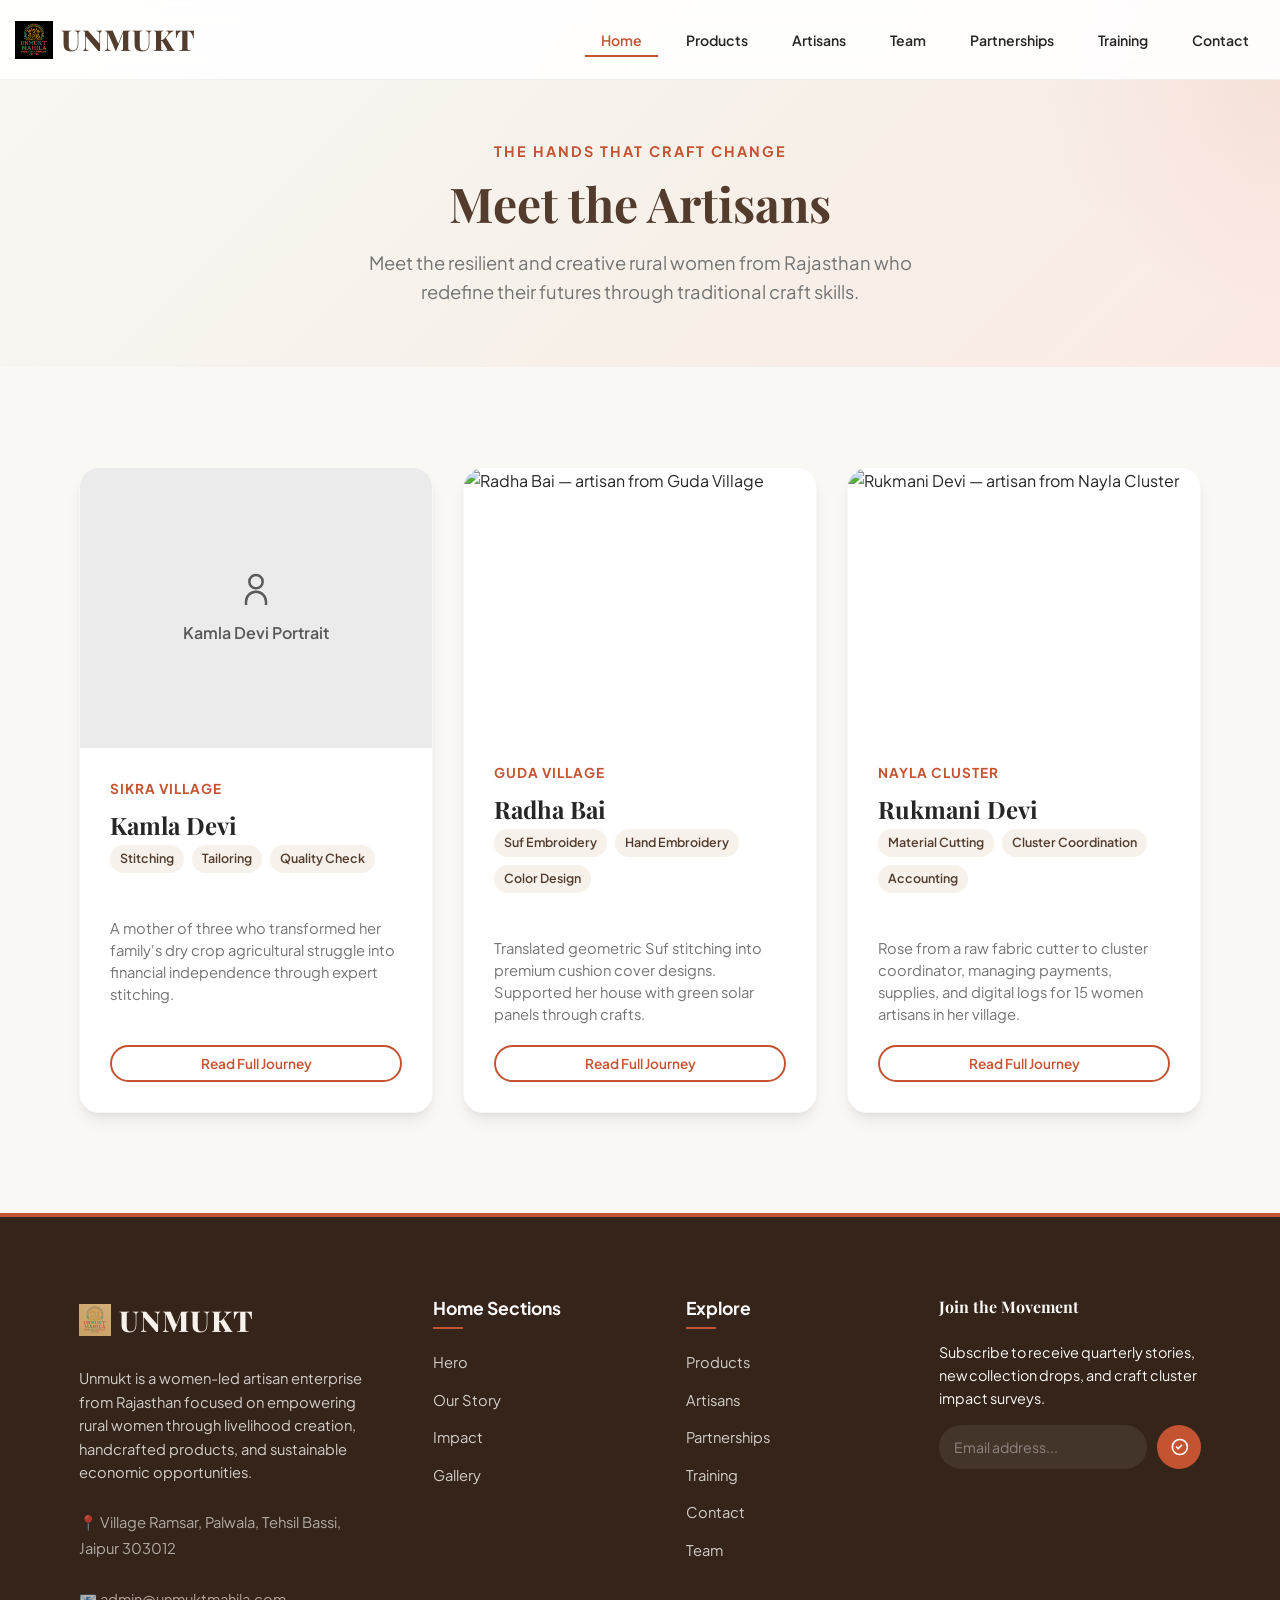
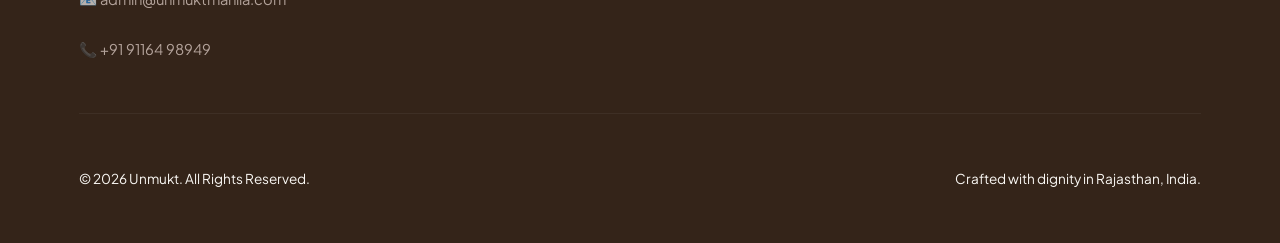
==== commit ff298717: "Enhance artisan section and update navigation Updated artisan image handling and modified button sty" ====
--- a/artisans.html
+++ b/artisans.html
@@ -19,7 +19,7 @@
       <button class="hamburger" id="hamburger-menu" aria-label="Toggle Navigation Menu" aria-expanded="false" aria-controls="nav-menu">
         <span></span><span></span><span></span>
       </button>
-      <nav role="navigation">
+       <nav role="navigation">
         <ul class="nav-menu" id="nav-menu">
           <li><a href="index.html" class="nav-link active">Home</a></li>
           <li><a href="products.html" class="nav-link">Products</a></li>
@@ -28,7 +28,7 @@
           <!-- <li><a href="blog.html" class="nav-link">Blog</a></li> -->
           <li><a href="partnerships.html" class="nav-link">Partnerships</a></li>
           <li><a href="training.html" class="nav-link">Training</a></li>
-          <li><a href="contact.html" class="nav-link">Contact</a></li>
+           <li><a href="contact.html" class="nav-link">Contact</a></li>
         </ul>
       </nav>
     </div>
@@ -46,10 +46,20 @@
   <!-- ARTISANS GRID SECTION -->
   <section class="section bg-beige-light" id="artisans-section" aria-label="Artisan Profiles">
     <div class="container">
+      <!-- <div class="section-header reveal">
+        <span class="sub">Crafts &amp; Community</span>
+        <h2>Meet the Artisans</h2>
+        <p>Every purchase directly provides sustainable, dignified income to these artisans, empowering their families and communities.</p>
+      </div> -->
+
       <div class="artisans-grid reveal" style="transition-delay: 0.15s;">
         <!-- Artisan 1 -->
         <article class="artisan-card">
-          <img src="images/impact/kamla-devi.jpg" alt="Kamla Devi — artisan from Sikra Village" class="artisan-img">
+          <img src="images/impact/kamla-devi.jpg" alt="Kamla Devi — artisan from Sikra Village" class="artisan-img" onerror="this.style.display='none'; this.nextElementSibling.style.display='flex';">
+          <div class="img-placeholder" style="display:none; height:280px; background-color: var(--color-placeholder-bg); display: flex; flex-direction: column; justify-content: center; align-items: center; color: var(--color-placeholder-text);">
+            <svg viewBox="0 0 24 24" fill="none" stroke="currentColor" stroke-width="1.5" style="width:40px; height:40px;"><circle cx="12" cy="7" r="4"/><path d="M6 21v-2a6 6 0 0 1 12 0v2"/></svg>
+            <span style="margin-top:10px; font-weight:600;">Kamla Devi Portrait</span>
+          </div>
           <div class="artisan-info">
             <span class="artisan-village">Sikra Village</span>
             <h3>Kamla Devi</h3>
@@ -74,8 +84,8 @@
               <span class="skill-tag">Hand Embroidery</span>
               <span class="skill-tag">Color Design</span>
             </div>
-            <p class="artisan-story">Translated geometric Suf stitching into premium cushion cover designs. Supported her house with green solar panels through crafts.</p>
-            <button class="btn btn-secondary btn-read-story" data-artisan="radha" style="padding: 8px 18px; font-size: 0.85rem;" aria-label="Read Radha Bai's story">Read Full Journey</button>
+            <p class="artisan-story" style="margin-bottom: 20px;">Translated geometric Suf stitching into premium cushion cover designs. Supported her house with green solar panels through crafts.</p>
+            <button class="btn btn-secondary btn-read-story" data-artisan="radha" style="padding: 8px 18px; font-size: 0.85rem; width: 100%;" aria-label="Read Radha Bai's story">Read Full Journey</button>
           </div>
         </article>
 
@@ -90,8 +100,8 @@
               <span class="skill-tag">Cluster Coordination</span>
               <span class="skill-tag">Accounting</span>
             </div>
-            <p class="artisan-story">Rose from a raw fabric cutter to cluster coordinator, managing payments, supplies, and digital logs for 15 women artisans.</p>
-            <button class="btn btn-secondary btn-read-story" data-artisan="rukmani" style="padding: 8px 18px; font-size: 0.85rem;" aria-label="Read Rukmani Devi's story">Read Full Journey</button>
+            <p class="artisan-story" style="margin-bottom: 20px;">Rose from a raw fabric cutter to cluster coordinator, managing payments, supplies, and digital logs for 15 women artisans in her village.</p>
+            <button class="btn btn-secondary btn-read-story" data-artisan="rukmani" style="padding: 8px 18px; font-size: 0.85rem; width: 100%;" aria-label="Read Rukmani Devi's story">Read Full Journey</button>
           </div>
         </article>
       </div>
@@ -100,8 +110,8 @@
 
   <!-- Lightbox Modal (For showing read-more dialogs) -->
   <div class="lightbox" id="lightbox" role="dialog" aria-modal="true" aria-label="Expanded artisan story view">
-    <div style="background-color: var(--color-pure-white); color: var(--color-charcoal); padding: 40px; border-radius: var(--radius-lg); text-align: left; max-width: 600px; border: 1px solid rgba(0,0,0,0.1); position: relative;">
-      <button id="lightboxClose" class="modal-close" aria-label="Close modal" style="position:absolute; top:10px; right:10px; background:none; border:none; font-size:1.5rem; cursor:pointer;">✕</button>
+    <div class="lightbox-content">
+      <button id="lightboxClose" class="modal-close" aria-label="Close modal">✕</button>
       <div class="lightbox-image" id="lightboxImage"></div>
       <p class="lightbox-caption" id="lightboxCaption" style="display:none;"></p>
     </div>
@@ -140,7 +150,7 @@
           <ul>
             <li><a href="products.html">Products</a></li>
             <li><a href="artisans.html">Artisans</a></li>
-            <li><a href="blog.html">Blog</a></li>
+            <!-- <li><a href="blog.html">Blog</a></li> -->
             <li><a href="partnerships.html">Partnerships</a></li>
             <li><a href="training.html">Training</a></li>
             <li><a href="contact.html">Contact</a></li>
--- a/style.css
+++ b/style.css
@@ -85,9 +85,9 @@
 }
 
 p {
-  margin-top:1.5rem;
+  margin-top: 1.5rem;
   margin-bottom: 1.5rem;
-  color: inherit;
+   color: inherit;
 }
 
 p.lead {
@@ -368,7 +368,7 @@
 .nav-menu {
   display: flex;
   list-style: none;
-  gap: 20px;
+  gap: 12px;
 }
 
 .nav-link {
@@ -377,7 +377,7 @@
   font-weight: 600;
   color: var(--color-charcoal);
   position: relative;
-  padding: 8px 0;
+  padding: 0.5rem 1rem;
 }
 
 .nav-link::after {
@@ -431,10 +431,11 @@
     width: 250px;
     height: 100vh;
     background-color: var(--color-pure-white);
-    box-shadow: var(--shadow-lg);
+    box-shadow: -5px 0 25px rgba(0, 0, 0, 0.08);
+    border-left: 1px solid rgba(0, 0, 0, 0.05);
     flex-direction: column;
-    padding: 80px 40px 40px;
-    transition: right var(--transition-normal);
+    padding: 95px 30px 40px;
+    transition: right 0.4s cubic-bezier(0.16, 1, 0.3, 1);
     z-index: 1005;
     overflow-y: auto;
     max-height: 100vh;
@@ -445,11 +446,18 @@
   }
 
   .nav-menu li {
-    margin-bottom: 20px;
-  }
-
-  .nav-link {
-    font-size: 1.1rem;
+    margin-bottom: 22px;
+  }
+
+  .nav-menu .nav-link {
+    font-size: 1.05rem;
+    display: inline-block;
+    transition: transform var(--transition-fast), color var(--transition-fast);
+    width: 100%;
+  }
+
+  .nav-menu .nav-link:hover {
+    transform: translateX(6px);
   }
 
   .hamburger.open span:nth-child(1) {
@@ -698,23 +706,9 @@
 }
 
 .team-card .img-placeholder {
-  width: 100%;
-  height: 320px;
-  background: linear-gradient(135deg, var(--color-placeholder-bg) 0%, hsl(0, 0%, 88%) 100%);
-  display: flex;
-  flex-direction: column;
-  align-items: center;
-  justify-content: center;
-  color: var(--color-placeholder-text);
-}
-
-.team-card .img-placeholder svg {
-  width: 48px;
-  height: 48px;
-  stroke: var(--color-placeholder-text);
-  opacity: 0.5;
-  margin-bottom: 8px;
-}
+  display: none; /* hide placeholder – images now use uniform class */
+}
+
 
 .team-card-body {
   padding: 30px 25px;
@@ -1152,6 +1146,27 @@
   gap: 30px;
 }
 
+/* Add these media queries after: */
+@media (max-width: 991px) {
+  .stories-grid {
+    grid-template-columns: 1fr 1fr;  /* 2 columns on tablet */
+    gap: 25px;
+  }
+}
+
+@media (max-width: 768px) {
+  .stories-grid {
+    grid-template-columns: 1fr;  /* 1 column on mobile */
+    gap: 20px;
+  }
+
+  .story-card img,
+  .story-card .placeholder-image {
+    height: 220px;
+  }
+}
+
+
 .story-card {
   background-color: var(--color-pure-white);
   border-radius: var(--radius-lg);
@@ -1443,10 +1458,11 @@
 }
 
 /* Artisans Grid */
-.artisans-grid {
+/* .artisans-grid {
   display: grid;
   grid-template-columns: repeat(3, 1fr);
   gap: 30px;
+  align-items: stretch;
 }
 
 .artisan-card {
@@ -1456,6 +1472,17 @@
   box-shadow: var(--shadow-md);
   border: 1px solid rgba(0,0,0,0.03);
   transition: all var(--transition-normal);
+  display: flex;
+  flex-direction: column;
+}
+
+.artisan-card .artisan-img {
+  width: 100%;
+  height: 260px;
+  object-fit: cover;
+  object-position: center top;
+  display: block;
+  flex-shrink: 0;
 }
 
 .artisan-card:hover {
@@ -1469,7 +1496,15 @@
 }
 
 .artisan-info {
-  padding: 30px;
+  padding: 25px 30px 30px;
+  display: flex;
+  flex-direction: column;
+  flex: 1;
+}
+
+.artisan-info .btn-read-story {
+  margin-top: auto;
+  width: 100%;
 }
 
 .artisan-info h3 {
@@ -1507,8 +1542,184 @@
   font-size: 0.92rem;
   color: var(--color-text-muted);
   line-height: 1.5;
-  margin-bottom: 0;
-}
+  margin-bottom: 20px;
+  flex: 1;
+} */
+
+
+
+/* Artisans Grid */
+.artisans-grid {
+  display: grid;
+  grid-template-columns: repeat(3, 1fr);
+  gap: 30px;
+  align-items: stretch;
+}
+
+.artisan-card {
+  background-color: var(--color-pure-white);
+  border-radius: var(--radius-lg);
+  overflow: hidden;
+  box-shadow: var(--shadow-md);
+  border: 1px solid rgba(0,0,0,0.03);
+  transition: all var(--transition-normal);
+  display: flex;
+  flex-direction: column;
+}
+
+.artisan-card .artisan-img {
+  width: 100%;
+  aspect-ratio: 4 / 3;
+  object-fit: cover;
+  object-position: center;
+  display: block;
+  flex-shrink: 0;
+  min-height: 0;
+}
+
+.artisan-card:hover {
+  transform: translateY(-8px);
+  box-shadow: var(--shadow-lg);
+}
+
+.artisan-card .placeholder-image {
+  height: 280px;
+  border-radius: 0;
+}
+
+.artisan-info {
+  padding: 30px;
+  display: flex;
+  flex-direction: column;
+  flex: 1;
+}
+
+.artisan-info .btn-read-story {
+  margin-top: auto;
+  width: 100%;
+}
+
+.artisan-info h3 {
+  font-size: 1.5rem;
+  margin-bottom: 5px;
+}
+
+.artisan-village {
+  font-size: 0.85rem;
+  font-weight: 700;
+  text-transform: uppercase;
+  color: var(--color-terracotta);
+  letter-spacing: 1px;
+  margin-bottom: 10px;
+  display: block;
+}
+
+.artisan-skills {
+  display: flex;
+  flex-wrap: wrap;
+  gap: 8px;
+  margin-bottom: 20px;
+}
+
+.skill-tag {
+  font-size: 0.78rem;
+  background-color: var(--color-sand-beige);
+  color: var(--color-earth-brown);
+  padding: 4px 10px;
+  border-radius: var(--radius-round);
+  font-weight: 600;
+}
+
+.artisan-story {
+  font-size: 0.92rem;
+  color: var(--color-text-muted);
+  line-height: 1.5;
+  margin-bottom: 20px;
+  flex: 1;
+}
+
+@media (max-width: 991px) {
+  .artisans-grid {
+    grid-template-columns: 1fr 1fr;
+    gap: 25px;
+  }
+
+  .artisan-info {
+    padding: 25px;
+  }
+
+  .artisan-info h3 {
+    font-size: 1.35rem;
+  }
+}
+
+@media (max-width: 650px) {
+  .artisans-grid {
+    grid-template-columns: 1fr;
+    gap: 20px;
+  }
+
+  .artisan-card .artisan-img {
+    aspect-ratio: 16 / 10;
+  }
+
+  .artisan-info {
+    padding: 20px;
+  }
+
+  .artisan-info h3 {
+    font-size: 1.25rem;
+  }
+
+  .artisan-village {
+    font-size: 0.8rem;
+  }
+
+  .artisan-story {
+    font-size: 0.88rem;
+    margin-bottom: 15px;
+  }
+
+  .skill-tag {
+    font-size: 0.75rem;
+    padding: 3px 8px;
+  }
+
+  .artisan-info .btn-read-story {
+    padding: 10px 16px;
+    font-size: 0.8rem;
+  }
+}
+
+@media (max-width: 480px) {
+  .artisans-grid {
+    gap: 15px;
+  }
+
+  .artisan-card .artisan-img {
+    aspect-ratio: 3 / 2;
+  }
+
+  .artisan-info {
+    padding: 15px;
+  }
+
+  .artisan-info h3 {
+    font-size: 1.15rem;
+    margin-bottom: 3px;
+  }
+
+  .artisan-skills {
+    gap: 6px;
+    margin-bottom: 15px;
+  }
+
+  .artisan-story {
+    font-size: 0.85rem;
+    margin-bottom: 12px;
+  }
+}
+
 
 @media (max-width: 991px) {
   .artisans-grid {
@@ -1578,6 +1789,33 @@
     grid-template-columns: 1fr;
   }
 }
+
+.training-stats-grid {
+  display: grid;
+  grid-template-columns: 1fr 1fr;
+  gap: 50px;
+  align-items: center;
+}
+
+.training-stats-grid img {
+  width: 100%;
+  height: auto;
+  max-height: 400px;
+  object-fit: cover;
+  border-radius: var(--radius-lg);
+  box-shadow: var(--shadow-lg);
+}
+
+@media (max-width: 768px) {
+  .training-stats-grid {
+    grid-template-columns: 1fr;  /* Stack on tablet/mobile */
+    gap: 30px;
+  }
+}
+  .training-stats-grid img {
+    max-height: 300px;
+  }
+
 
 /* Slider / Testimonials Styles */
 .slider-section-wrapper {
@@ -1801,7 +2039,7 @@
   position: relative;
   border-radius: var(--radius-md);
   overflow: hidden;
-  cursor: pointer;
+  cursor: default;
   height: 100%;
 }
 
@@ -2277,16 +2515,27 @@
 
 @media (max-width: 991px) {
   .contact-split {
-    grid-template-columns: 1fr;
+    grid-template-columns: 1fr;  /* Stack on mobile */
     gap: 40px;
+  }
+
+  .contact-map-container > div:first-child {
+    min-height: 250px;
+  }
+}
+
+@media (max-width: 768px) {
+  .contact-info-panel, .contact-form-panel {
+    padding: 30px;
   }
 }
 
 @media (max-width: 550px) {
   .contact-info-panel, .contact-form-panel {
-    padding: 30px 20px;
-  }
-}
+    padding: 20px;
+  }
+}
+
 
 /* Map Section */
 .map-section {
@@ -2616,6 +2865,12 @@
   }
 }
 
+@media (max-width: 600px) {
+  .hero-image-container img {
+    height: 280px;
+  }
+}
+
 .intro-media-block {
   margin-top: 60px;
   display: grid;
@@ -2699,7 +2954,7 @@
 
 /* MINI COLLAGE */
 .mini-collage-section{
-  padding: 40px 0 60px;
+  padding: 65px 0 40px;
   background: #fffaf5;
 }
 
@@ -2708,6 +2963,33 @@
   height: 420px;
   max-width: 900px;
   margin: auto;
+}
+
+.story-card {
+  display: flex;
+  flex-direction: column;
+  background: rgba(255, 255, 255, 0.95);
+  border-radius: 12px;
+  overflow: hidden;
+  box-shadow: 0 8px 24px rgba(0,0,0,0.15);
+  transition: transform 0.3s ease, box-shadow 0.2s ease;
+  height: 100%;
+}
+.story-card:hover {
+  transform: translateY(-5px);
+}
+.story-card img {
+  width: 100%;
+  height: 250px;
+  object-fit: cover;
+  display: block;
+}
+.story-body {
+  flex: 1;
+  display: flex;
+  flex-direction: column;
+  justify-content: space-between;
+  padding: 30px;
 }
 
 .collage-img{
@@ -2788,4 +3070,4 @@
     grid-column: span 2;
     height: 220px;
   }
-}
+}
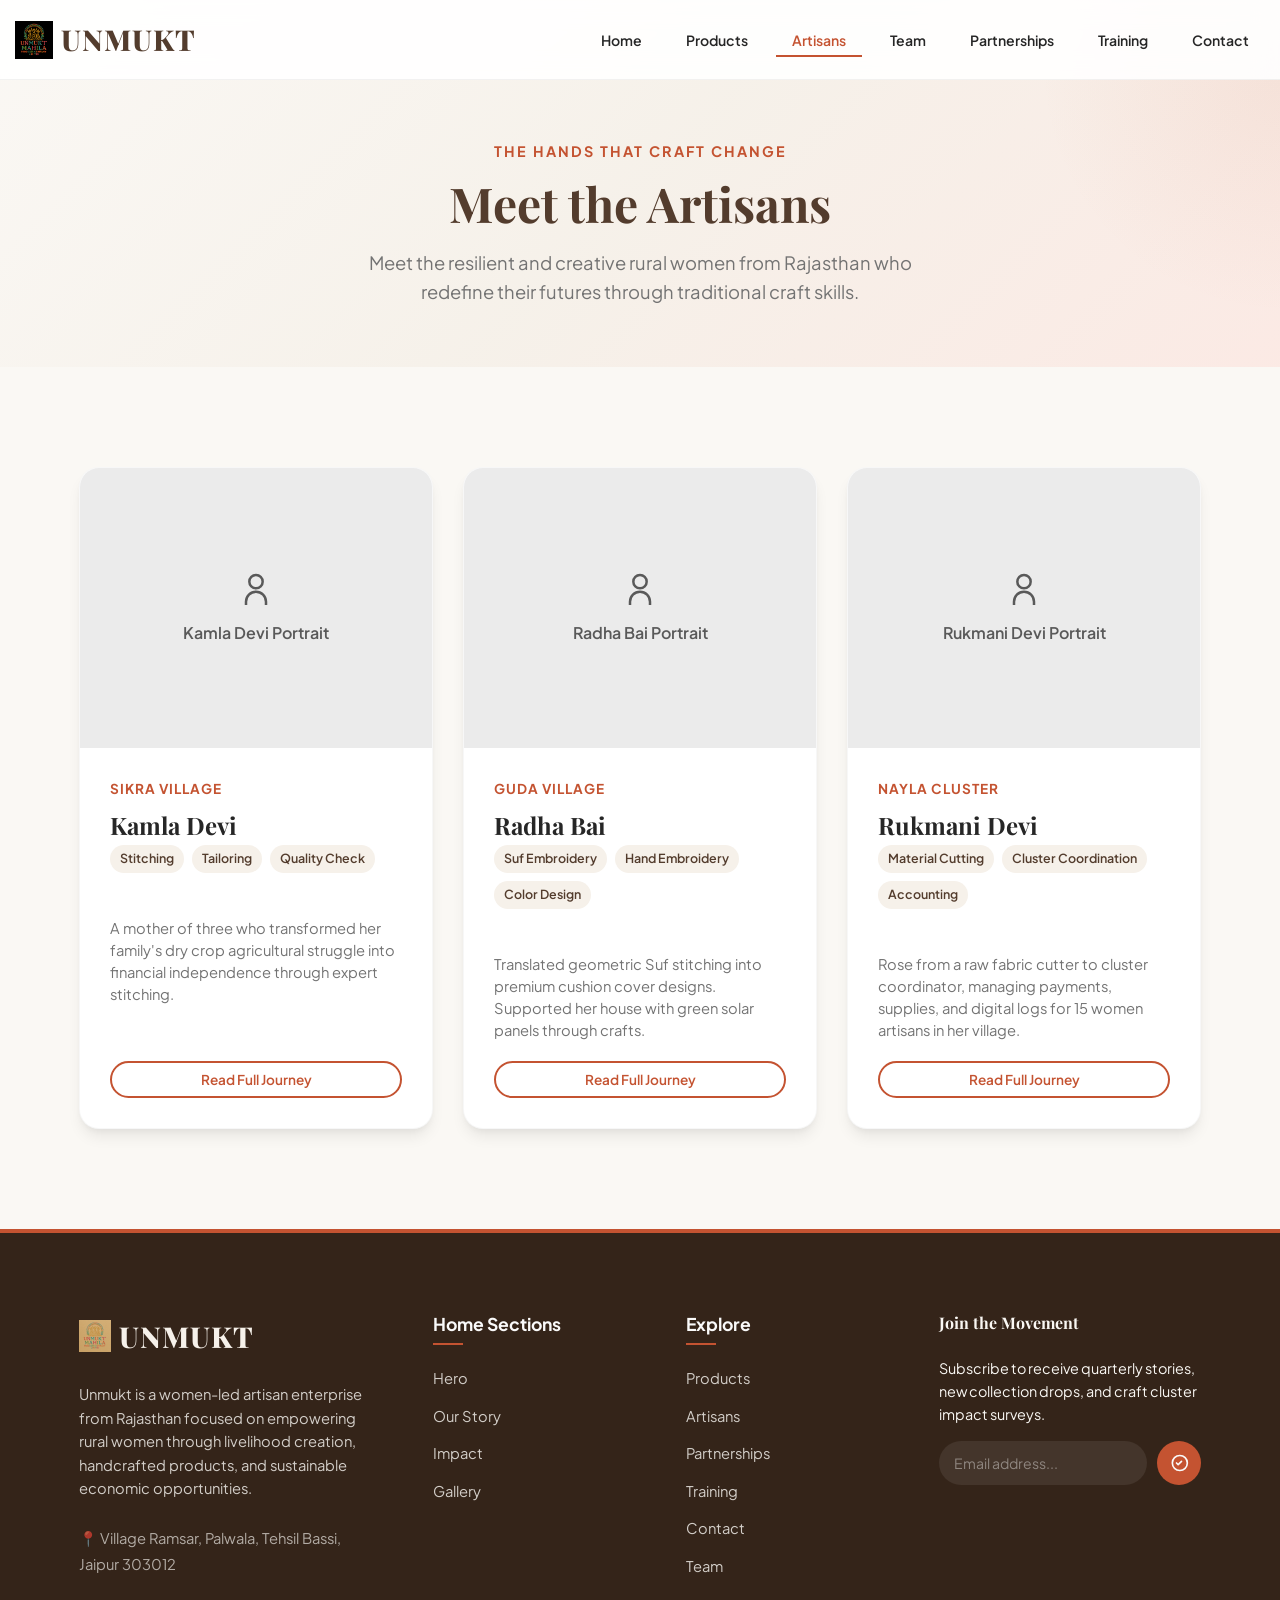
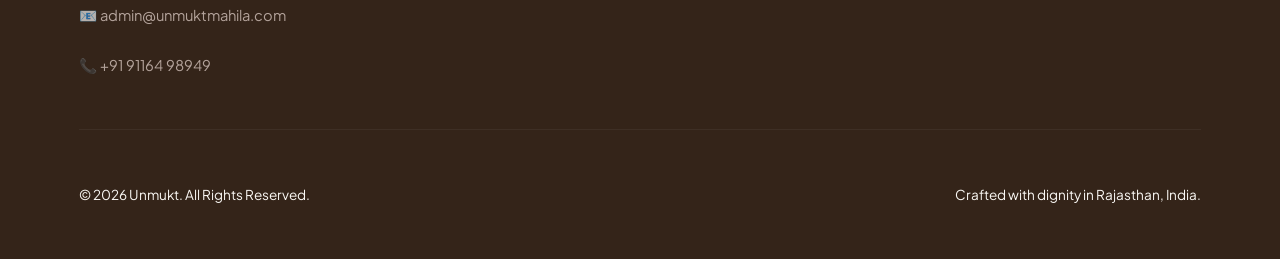
==== commit ba85d4d0: "Update artisan images and add placeholders" ====
--- a/artisans.html
+++ b/artisans.html
@@ -75,7 +75,11 @@
 
         <!-- Artisan 2 -->
         <article class="artisan-card">
-          <img src="images/impact/radha-bai.jpg" alt="Radha Bai — artisan from Guda Village" class="artisan-img">
+       <img src="images/impact/kamla-devi.jpg" alt="Kamla Devi — artisan from Sikra Village" class="artisan-img" onerror="this.style.display='none'; this.nextElementSibling.style.display='flex';">
+          <div class="img-placeholder" style="display:none; height:280px; background-color: var(--color-placeholder-bg); display: flex; flex-direction: column; justify-content: center; align-items: center; color: var(--color-placeholder-text);">
+            <svg viewBox="0 0 24 24" fill="none" stroke="currentColor" stroke-width="1.5" style="width:40px; height:40px;"><circle cx="12" cy="7" r="4"/><path d="M6 21v-2a6 6 0 0 1 12 0v2"/></svg>
+            <span style="margin-top:10px; font-weight:600;">Radha Bai Portrait</span>
+          </div>
           <div class="artisan-info">
             <span class="artisan-village">Guda Village</span>
             <h3>Radha Bai</h3>
@@ -91,7 +95,11 @@
 
         <!-- Artisan 3 -->
         <article class="artisan-card">
-          <img src="images/impact/rukmani-devi.jpg" alt="Rukmani Devi — artisan from Nayla Cluster" class="artisan-img">
+         <img src="images/impact/kamla-devi.jpg" alt="Kamla Devi — artisan from Sikra Village" class="artisan-img" onerror="this.style.display='none'; this.nextElementSibling.style.display='flex';">
+          <div class="img-placeholder" style="display:none; height:280px; background-color: var(--color-placeholder-bg); display: flex; flex-direction: column; justify-content: center; align-items: center; color: var(--color-placeholder-text);">
+            <svg viewBox="0 0 24 24" fill="none" stroke="currentColor" stroke-width="1.5" style="width:40px; height:40px;"><circle cx="12" cy="7" r="4"/><path d="M6 21v-2a6 6 0 0 1 12 0v2"/></svg>
+            <span style="margin-top:10px; font-weight:600;">Rukmani Devi Portrait</span>
+          </div>
           <div class="artisan-info">
             <span class="artisan-village">Nayla Cluster</span>
             <h3>Rukmani Devi</h3>
--- a/style.css
+++ b/style.css
@@ -513,7 +513,7 @@
 }
 
 .hero-image-container .placeholder-image {
-  height: 500px;
+  height: 300px;
   border-radius: var(--radius-lg);
   box-shadow: var(--shadow-lg);
 }
@@ -538,7 +538,24 @@
   }
 
   .hero-image-container .placeholder-image {
-    height: 350px;
+    height: 250px;
+  }
+}
+
+
+/* Add this to your stylesheet */
+.hero-img {
+  width: 100%;
+  aspect-ratio: 16 / 9;
+  object-fit: cover;
+  border-radius: var(--radius-lg);
+  box-shadow: var(--shadow-lg);
+}
+
+/* Optional: adjust aspect ratio on mobile if needed */
+@media (max-width: 640px) {
+  .hero-img {
+    aspect-ratio: 4 / 3; /* Taller on mobile = better use of space */
   }
 }
 
@@ -769,7 +786,101 @@
   stroke: var(--color-text-muted);
 }
 
-/* Values Grid (Team page) */
+/* Responsive Adjustments */
+
+/* Contact page: stack map and form on small screens */
+@media (max-width: 768px) {
+  .contact-split {
+    display: flex;
+    flex-direction: column;
+    gap: 30px;
+  }
+  .contact-map-container,
+  .contact-form-panel {
+    width: 100%;
+  }
+  .contact-map-container > div {
+    height: 250px; /* reduce map height on mobile */
+  }
+}
+
+/* Ensure all images are fluid and not cut */
+img,
+video {
+  max-width: 100%;
+  height: auto;
+}
+
+/* Hero and story card images: limit height on mobile */
+@media (max-width: 768px) {
+  .hero-image-container .hero-img {
+    height: 250px;
+    object-fit: cover;
+  }
+  .story-card img {
+    height: 200px;
+    object-fit: cover;
+  }
+}
+
+/* Stories of Transformation grid responsive tweaks */
+@media (max-width: 991px) {
+  .stories-grid {
+    grid-template-columns: repeat(2, 1fr);
+    gap: 25px;
+  }
+}
+@media (max-width: 768px) {
+  .stories-grid {
+    grid-template-columns: 1fr;
+    gap: 20px;
+  }
+}
+
+/* Lightbox modal full-screen with scroll */
+#lightbox {
+  position: fixed;
+  inset: 0;
+  display: flex;
+  align-items: center;
+  justify-content: center;
+  background: rgba(0,0,0,0.6);
+  backdrop-filter: blur(4px);
+  z-index: 2000;
+  padding: 20px;
+}
+
+/* Lightbox content container with scroll */
+.lightbox-content {
+  max-width: 900px;
+  width: 100%;
+  max-height: 85vh;
+  overflow-y: auto;
+  background: var(--color-pure-white);
+  padding: 20px;
+  border-radius: var(--radius-md);
+  position: relative;
+}
+
+#lightbox .modal-close {
+  position: absolute;
+  top: 12px;
+  right: 12px;
+  background: none;
+  border: none;
+  font-size: 1.8rem;
+  cursor: pointer;
+  color: var(--color-charcoal);
+}
+
+/* Adjust close button touch target for mobile */
+@media (max-width: 480px) {
+  #lightbox .modal-close {
+    font-size: 2rem;
+    top: 8px;
+    right: 8px;
+  }
+}
 .values-grid {
   display: grid;
   grid-template-columns: repeat(3, 1fr);
@@ -1150,14 +1261,14 @@
 @media (max-width: 991px) {
   .stories-grid {
     grid-template-columns: 1fr 1fr;  /* 2 columns on tablet */
-    gap: 25px;
+    /* gap: 25px; */
   }
 }
 
 @media (max-width: 768px) {
   .stories-grid {
     grid-template-columns: 1fr;  /* 1 column on mobile */
-    gap: 20px;
+    /* gap: 20px; */
   }
 
   .story-card img,
@@ -1456,97 +1567,6 @@
   min-height: 120px;
   resize: vertical;
 }
-
-/* Artisans Grid */
-/* .artisans-grid {
-  display: grid;
-  grid-template-columns: repeat(3, 1fr);
-  gap: 30px;
-  align-items: stretch;
-}
-
-.artisan-card {
-  background-color: var(--color-pure-white);
-  border-radius: var(--radius-lg);
-  overflow: hidden;
-  box-shadow: var(--shadow-md);
-  border: 1px solid rgba(0,0,0,0.03);
-  transition: all var(--transition-normal);
-  display: flex;
-  flex-direction: column;
-}
-
-.artisan-card .artisan-img {
-  width: 100%;
-  height: 260px;
-  object-fit: cover;
-  object-position: center top;
-  display: block;
-  flex-shrink: 0;
-}
-
-.artisan-card:hover {
-  transform: translateY(-8px);
-  box-shadow: var(--shadow-lg);
-}
-
-.artisan-card .placeholder-image {
-  height: 280px;
-  border-radius: 0;
-}
-
-.artisan-info {
-  padding: 25px 30px 30px;
-  display: flex;
-  flex-direction: column;
-  flex: 1;
-}
-
-.artisan-info .btn-read-story {
-  margin-top: auto;
-  width: 100%;
-}
-
-.artisan-info h3 {
-  font-size: 1.5rem;
-  margin-bottom: 5px;
-}
-
-.artisan-village {
-  font-size: 0.85rem;
-  font-weight: 700;
-  text-transform: uppercase;
-  color: var(--color-terracotta);
-  letter-spacing: 1px;
-  margin-bottom: 10px;
-  display: block;
-}
-
-.artisan-skills {
-  display: flex;
-  flex-wrap: wrap;
-  gap: 8px;
-  margin-bottom: 20px;
-}
-
-.skill-tag {
-  font-size: 0.78rem;
-  background-color: var(--color-sand-beige);
-  color: var(--color-earth-brown);
-  padding: 4px 10px;
-  border-radius: var(--radius-round);
-  font-weight: 600;
-}
-
-.artisan-story {
-  font-size: 0.92rem;
-  color: var(--color-text-muted);
-  line-height: 1.5;
-  margin-bottom: 20px;
-  flex: 1;
-} */
-
-
 
 /* Artisans Grid */
 .artisans-grid {
@@ -2393,190 +2413,7 @@
   }
 }
 
-/* Contact Split Layout */
-.contact-split {
-  display: grid;
-  grid-template-columns: 1fr 1.3fr;
-  gap: 50px;
-  align-items: start;
-}
-
-.contact-info-panel {
-  background-color: var(--color-earth-brown);
-  color: var(--color-white);
-  padding: 50px;
-  border-radius: var(--radius-lg);
-  display: flex;
-  flex-direction: column;
-  justify-content: space-between;
-  box-shadow: var(--shadow-lg);
-}
-
-.contact-info-panel h3 {
-  color: var(--color-sand-beige);
-  font-size: 2rem;
-  margin-bottom: 20px;
-}
-
-.contact-info-panel p {
-  color: var(--color-sand-beige-light);
-  margin-bottom: 40px;
-}
-
-.contact-details {
-  display: flex;
-  flex-direction: column;
-  gap: 30px;
-  margin-bottom: 40px;
-}
-
-.detail-item {
-  display: flex;
-  align-items: flex-start;
-  gap: 20px;
-}
-
-.detail-icon {
-  width: 44px;
-  height: 44px;
-  background-color: rgba(255,255,255,0.08);
-  border-radius: 50%;
-  display: flex;
-  align-items: center;
-  justify-content: center;
-  flex-shrink: 0;
-  border: 1px solid rgba(255,255,255,0.1);
-}
-
-.detail-icon svg {
-  width: 20px;
-  height: 20px;
-  stroke: var(--color-sand-beige);
-  fill: none;
-}
-
-.detail-content h4 {
-  font-family: var(--font-body);
-  font-size: 0.85rem;
-  color: var(--color-sand-beige-light);
-  text-transform: uppercase;
-  letter-spacing: 1px;
-  margin-bottom: 5px;
-}
-
-.detail-content p {
-  color: var(--color-white);
-  margin-bottom: 0;
-  font-size: 1rem;
-}
-
-.detail-content a:hover {
-  color: var(--color-sand-beige);
-}
-
-.social-links {
-  display: flex;
-  gap: 15px;
-}
-
-.social-btn {
-  width: 40px;
-  height: 40px;
-  border-radius: 50%;
-  background-color: rgba(255,255,255,0.08);
-  border: 1px solid rgba(255,255,255,0.1);
-  display: flex;
-  align-items: center;
-  justify-content: center;
-  transition: all var(--transition-fast);
-}
-
-.social-btn:hover {
-  background-color: var(--color-terracotta);
-  border-color: var(--color-terracotta);
-  transform: translateY(-3px);
-}
-
-.social-btn svg {
-  width: 18px;
-  height: 18px;
-  stroke: var(--color-white);
-  fill: none;
-  stroke-width: 2;
-}
-
-.contact-form-panel {
-  background-color: var(--color-pure-white);
-  padding: 50px;
-  border-radius: var(--radius-lg);
-  box-shadow: var(--shadow-md);
-  border: 1px solid rgba(0,0,0,0.03);
-}
-
-@media (max-width: 991px) {
-  .contact-split {
-    grid-template-columns: 1fr;  /* Stack on mobile */
-    gap: 40px;
-  }
-
-  .contact-map-container > div:first-child {
-    min-height: 250px;
-  }
-}
-
-@media (max-width: 768px) {
-  .contact-info-panel, .contact-form-panel {
-    padding: 30px;
-  }
-}
-
-@media (max-width: 550px) {
-  .contact-info-panel, .contact-form-panel {
-    padding: 20px;
-  }
-}
-
-
-/* Map Section */
-.map-section {
-  padding: 0;
-  line-height: 0;
-  position: relative;
-}
-
-.map-placeholder {
-  width: 100%;
-  height: 450px;
-  background-color: var(--color-placeholder-bg);
-  display: flex;
-  flex-direction: column;
-  justify-content: center;
-  align-items: center;
-  color: var(--color-placeholder-text);
-  border-top: 1px solid var(--color-placeholder-border);
-  border-bottom: 1px solid var(--color-placeholder-border);
-}
-
-.map-placeholder svg {
-  width: 48px;
-  height: 48px;
-  stroke: var(--color-placeholder-text);
-  margin-bottom: 12px;
-}
-
-.map-placeholder p {
-  font-weight: 700;
-  text-transform: uppercase;
-  font-size: 0.9rem;
-  letter-spacing: 1px;
-  margin-bottom: 0;
-}
-
-.map-iframe {
-  width: 100%;
-  height: 450px;
-  border: none;
-}
+
 
 /* Footer Styles */
 .footer {
@@ -2959,11 +2796,38 @@
 }
 
 .mini-collage{
-  position: relative;
-  height: 420px;
-  max-width: 900px;
-  margin: auto;
-}
+   position: relative; 
+   height: 420px; 
+   max-width: 900px; 
+   margin: auto; 
+  }
+  
+
+
+/* 
+.mini-collage{
+   position: relative; 
+   height: 420px; 
+   /* Desktop 
+   max-width: 900px; 
+   margin: auto; 
+  }
+  
+  @media (max-width: 991px) {
+     .mini-collage { height: 350px; } /* Tablet  
+    } 
+    
+  @media (max-width: 768px) { 
+    .mini-collage { height: 280px; } /* iPad *
+  } 
+  
+  @media (max-width: 640px) { 
+    .mini-collage { height: 220px; } /* Mobile 
+  }
+  
+  @media (max-width: 480px) { 
+    .mini-collage { height: 180px; } /* Small phone 
+  } */
 
 .story-card {
   display: flex;
@@ -3070,4 +2934,4 @@
     grid-column: span 2;
     height: 220px;
   }
-}+}
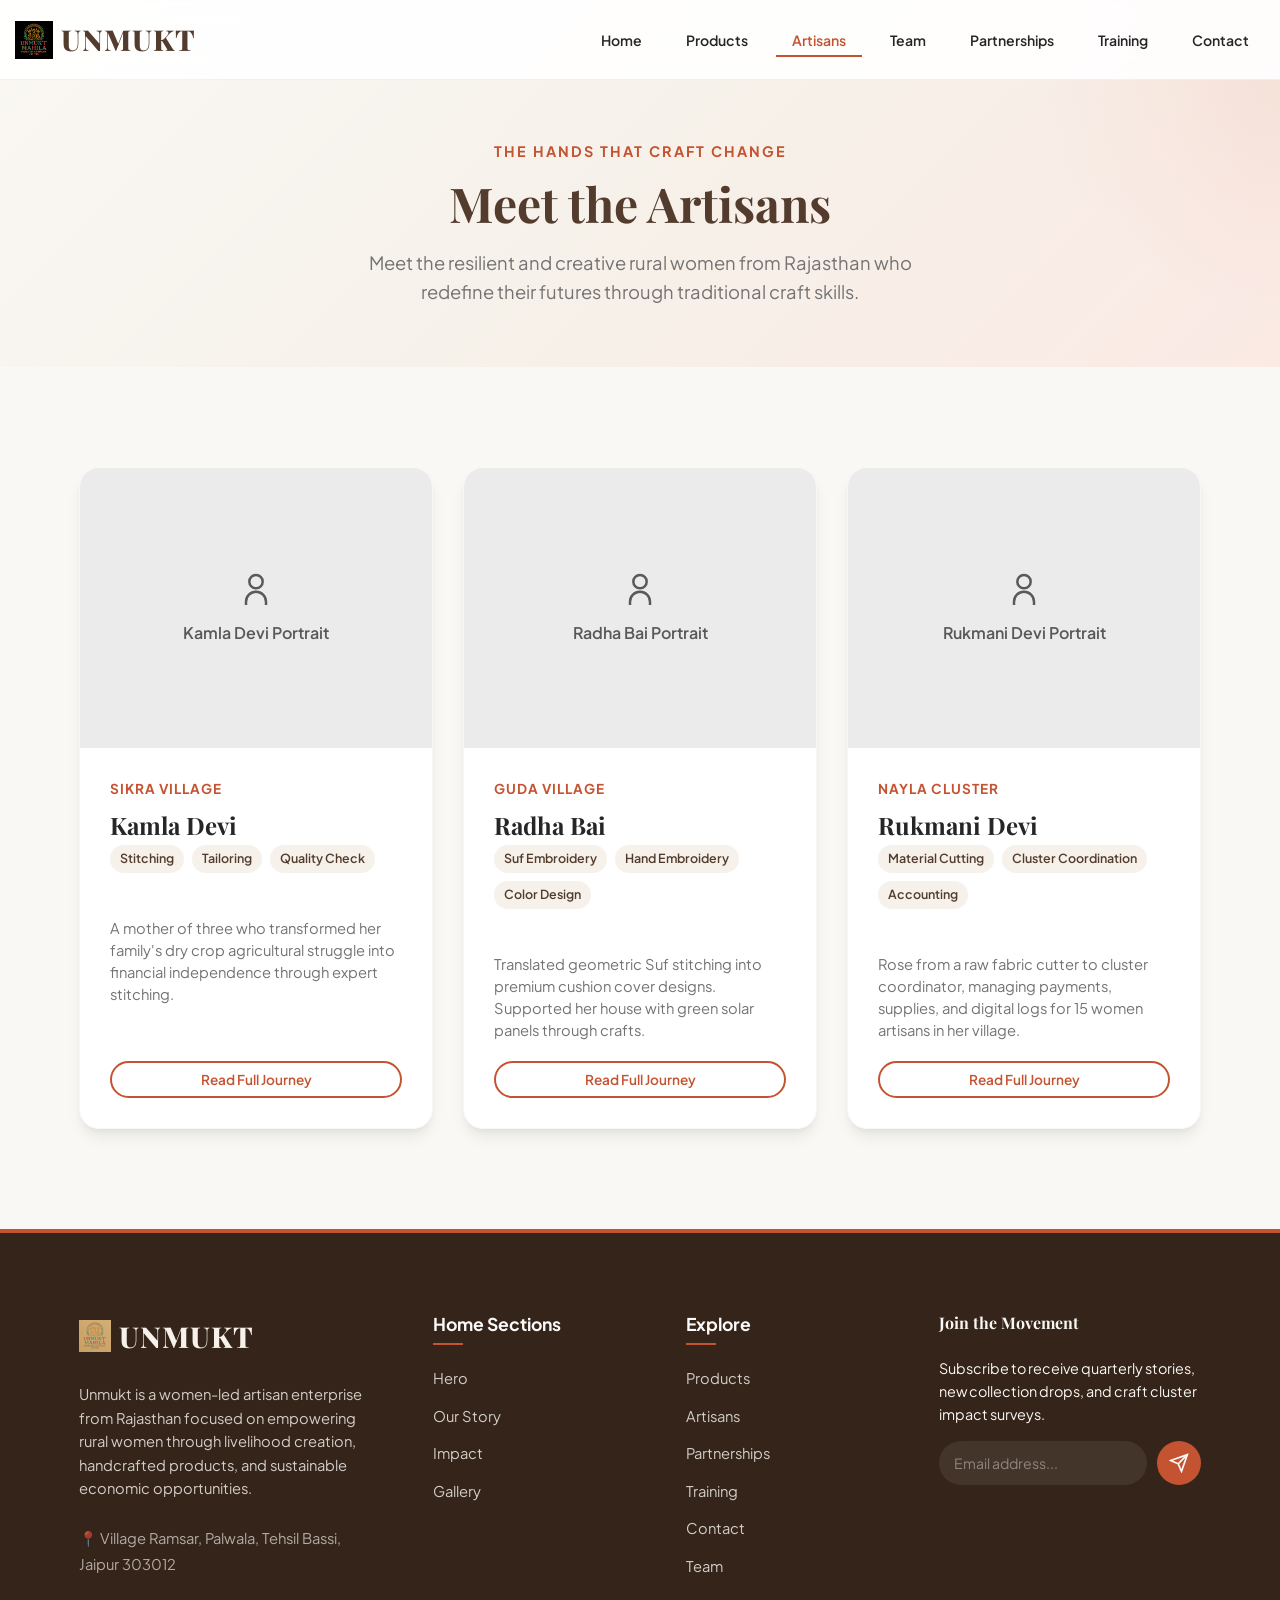
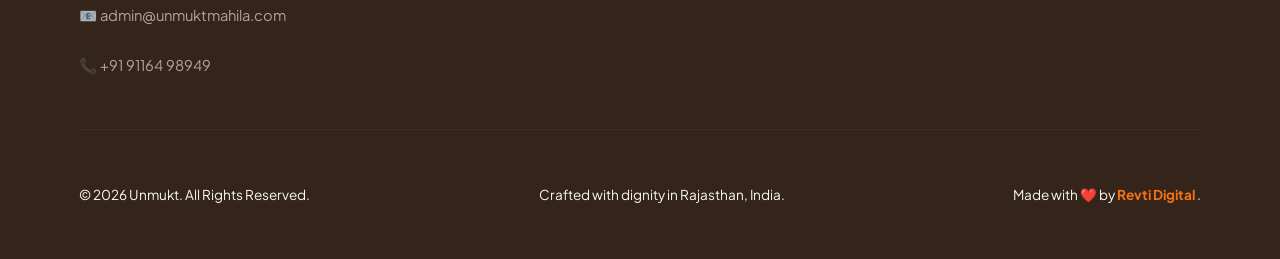
==== commit ed97c142: "Refactor footer section and update links Updated footer content and links to improve structure and s" ====
--- a/artisans.html
+++ b/artisans.html
@@ -129,11 +129,11 @@
   <div class="toast-container" id="toastContainer" aria-live="polite"></div>
 
   <!-- FOOTER -->
-  <footer class="footer" role="contentinfo">
+   <footer class="footer" role="contentinfo">
     <div class="container">
       <div class="footer-grid">
         <div class="footer-brand">
-          <a href="index.html" class="logo">
+         <a href="index.html" class="logo">
             <img src="assets/logo/Unmukt Logo.png" alt="UNMUKT Logo" style="height: 32px; width: auto; object-fit: contain;">
             UNMUKT
           </a>
@@ -147,10 +147,10 @@
         <div class="footer-links">
           <h4>Home Sections</h4>
           <ul>
-            <li><a href="index.html#home">Hero</a></li>
-            <li><a href="index.html#story">Our Story</a></li>
-            <li><a href="index.html#impact">Impact</a></li>
-            <li><a href="index.html#gallery">Gallery</a></li>
+            <li><a href="#home">Hero</a></li>
+            <li><a href="#story">Our Story</a></li>
+            <li><a href="#impact">Impact</a></li>
+            <li><a href="#gallery">Gallery</a></li>
           </ul>
         </div>
         <div class="footer-links">
@@ -171,7 +171,7 @@
           <form class="footer-form" id="newsletterForm" onsubmit="event.preventDefault(); alert('Newsletter subscribed successfully!'); this.reset();">
             <input type="email" placeholder="Email address..." aria-label="Newsletter email address" required>
             <button type="submit" aria-label="Subscribe to newsletter">
-              <svg viewBox="0 0 24 24" fill="none" stroke="currentColor" stroke-width="2"><path stroke-linecap="round" stroke-linejoin="round" d="M9 12l2 2 4-4m7 2a9 9 0 11-18 0 9 9 0 0118 0z"/></svg>
+              <svg viewBox="0 0 24 24" fill="none" stroke="currentColor" stroke-width="2"><line x1="22" y1="2" x2="11" y2="13"/><polygon points="22 2 15 22 11 13 2 9 22 2"/></svg>
             </button>
           </form>
         </div>
@@ -179,10 +179,18 @@
       <div class="footer-bottom">
         <p>&copy; 2026 Unmukt. All Rights Reserved.</p>
         <p>Crafted with dignity in Rajasthan, India.</p>
+   <p>
+  Made with ❤️ by
+  <a href="https://revtidigital.com"
+     target="_blank"
+     rel="noopener noreferrer"
+     style="color: #f97316; font-weight: 700; text-decoration: none;">
+    Revti Digital
+  </a>.
+</p>
       </div>
     </div>
   </footer>
-
   <script src="script.js"></script>
 </body>
 </html>
--- a/style.css
+++ b/style.css
@@ -2935,3 +2935,140 @@
     height: 220px;
   }
 }
+
+
+/* training page css */
+/* ==========================
+   TRAINING GALLERY
+========================== */
+
+/* ==========================
+   GALLERY
+========================== */
+
+.gallery-grid-training {
+  display: grid;
+  grid-template-columns: repeat(auto-fit, minmax(250px, 1fr));
+  gap: 24px;
+}
+
+.gallery-grid-training .gallery-item-training {
+  /* border-radius: var(--radius-lg); */
+  overflow: hidden;
+  box-shadow: var(--shadow-md);
+}
+
+.gallery-grid-training img {
+  width: 100%;
+  height: 280px;
+  object-fit: cover;
+  display: block;
+}
+
+/* ==========================
+   TESTIMONIALS
+========================== */
+
+.testimonial-grid {
+  display: grid;
+  grid-template-columns: repeat(auto-fit, minmax(280px, 1fr));
+  gap: 24px;
+}
+
+.testimonial-card {
+  background: #fff;
+  padding: 30px;
+  border-radius: var(--radius-lg);
+  box-shadow: var(--shadow-md);
+  border-top: 4px solid var(--color-terracotta);
+  height: 100%;
+}
+
+.testimonial-text {
+  font-style: italic;
+  line-height: 1.8;
+  margin-bottom: 20px;
+  color: var(--color-text-muted);
+}
+
+.testimonial-author strong {
+  display: block;
+  color: var(--color-earth-brown);
+}
+
+.testimonial-author span {
+  color: var(--color-terracotta);
+  font-size: 0.9rem;
+}
+
+/* ==========================
+   TABLET
+========================== */
+
+@media (max-width: 992px) {
+  .gallery-grid-training {
+    gap: 20px;
+  }
+
+  .gallery-grid-training img {
+    height: 240px;
+  }
+
+  .testimonial-card {
+    padding: 24px;
+  }
+}
+
+/* ==========================
+   MOBILE
+========================== */
+
+@media (max-width: 768px) {
+  .gallery-grid-training,
+  .testimonial-grid {
+    grid-template-columns: 1fr;
+  }
+
+  .gallery-grid-training img {
+    height: 220px;
+  }
+
+  .testimonial-card {
+    padding: 22px;
+  }
+
+  .testimonial-text {
+    font-size: 0.95rem;
+    line-height: 1.7;
+  }
+
+  .testimonial-author strong {
+    font-size: 1rem;
+  }
+
+  .testimonial-author span {
+    font-size: 0.85rem;
+  }
+}
+
+/* ==========================
+   SMALL MOBILE
+========================== */
+
+@media (max-width: 480px) {
+  .gallery-grid-training {
+    gap: 16px;
+  }
+
+  .gallery-grid-training img {
+    height: 200px;
+  }
+
+  .testimonial-card {
+    padding: 18px;
+  }
+
+  .testimonial-text {
+    font-size: 0.9rem;
+  }
+}
